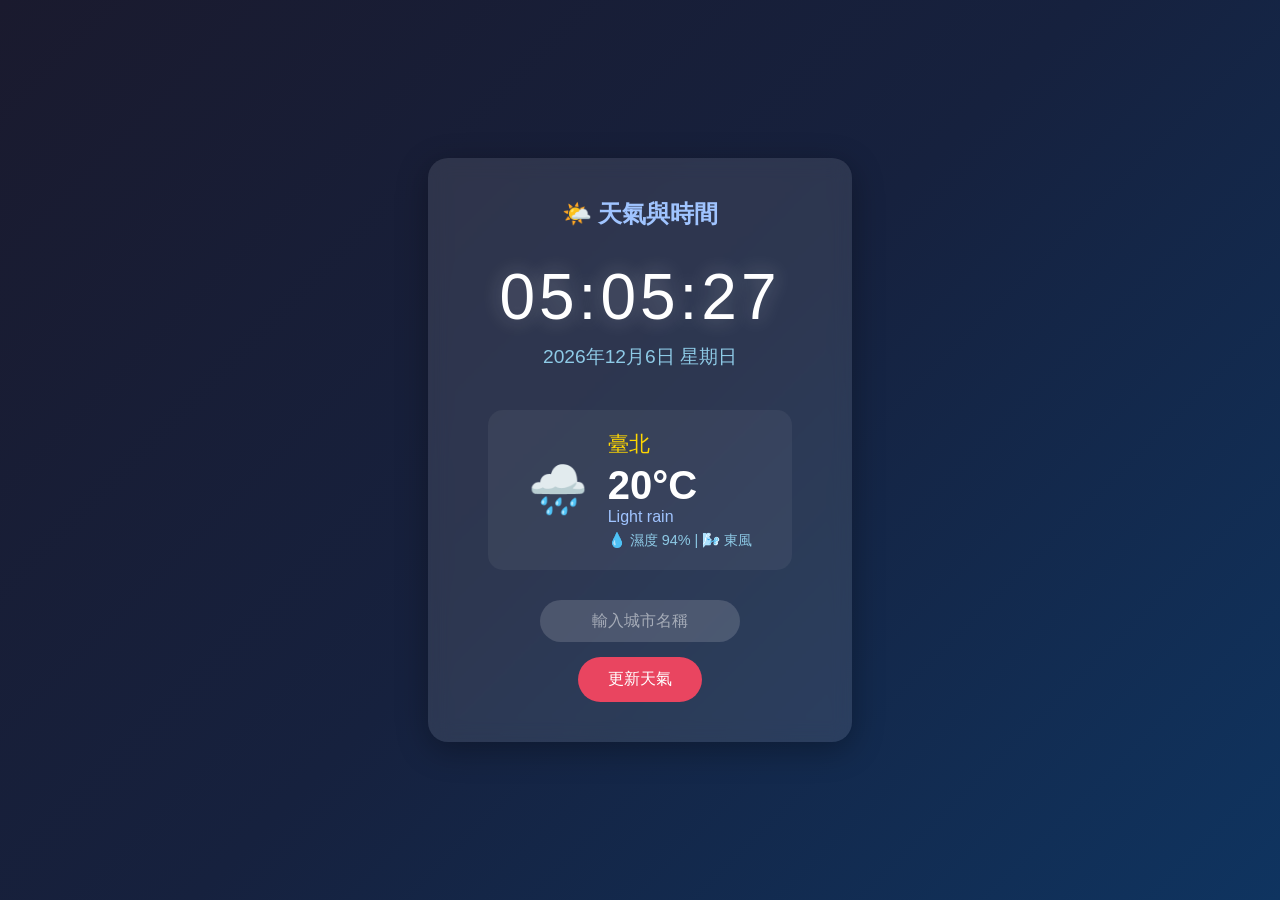
==== index.html @ f72c8522 "Rename to index.html" ====
<!DOCTYPE html>
<html lang="zh-TW">
<head>
    <meta charset="UTF-8">
    <meta name="viewport" content="width=device-width, initial-scale=1.0">
    <title>天氣與時間</title>
    <style>
        * {
            margin: 0;
            padding: 0;
            box-sizing: border-box;
        }
        body {
            font-family: 'Segoe UI', Tahoma, Geneva, Verdana, sans-serif;
            min-height: 100vh;
            display: flex;
            flex-direction: column;
            align-items: center;
            justify-content: center;
            background: linear-gradient(135deg, #1a1a2e 0%, #16213e 50%, #0f3460 100%);
            color: #fff;
            padding: 20px;
        }
        .container {
            text-align: center;
            background: rgba(255, 255, 255, 0.1);
            backdrop-filter: blur(10px);
            border-radius: 20px;
            padding: 40px 60px;
            box-shadow: 0 8px 32px rgba(0, 0, 0, 0.3);
        }
        h1 {
            font-size: 1.5rem;
            margin-bottom: 30px;
            color: #a0c4ff;
        }
        .time {
            font-size: 4rem;
            font-weight: 300;
            letter-spacing: 4px;
            margin-bottom: 10px;
            text-shadow: 0 0 20px rgba(255, 255, 255, 0.3);
        }
        .date {
            font-size: 1.2rem;
            color: #8ecae6;
            margin-bottom: 40px;
        }
        .weather {
            display: flex;
            align-items: center;
            justify-content: center;
            gap: 20px;
            background: rgba(255, 255, 255, 0.05);
            padding: 20px 40px;
            border-radius: 15px;
        }
        .weather-icon {
            font-size: 3rem;
        }
        .weather-info {
            text-align: left;
        }
        .weather-location {
            font-size: 1.3rem;
            color: #ffd700;
            margin-bottom: 5px;
        }
        .weather-temp {
            font-size: 2.5rem;
            font-weight: bold;
        }
        .weather-desc {
            font-size: 1rem;
            color: #a0c4ff;
        }
        .weather-details {
            font-size: 0.9rem;
            color: #8ecae6;
            margin-top: 5px;
        }
        input {
            margin-top: 30px;
            padding: 12px 20px;
            font-size: 1rem;
            border: none;
            border-radius: 25px;
            background: rgba(255, 255, 255, 0.15);
            color: #fff;
            outline: none;
            width: 200px;
            text-align: center;
        }
        input::placeholder {
            color: rgba(255, 255, 255, 0.5);
        }
        button {
            margin-top: 15px;
            padding: 12px 30px;
            font-size: 1rem;
            border: none;
            border-radius: 25px;
            background: #e94560;
            color: #fff;
            cursor:: transform 0 pointer;
            transition.2s, box-shadow 0.2s;
        }
        button:hover {
            transform: translateY(-2px);
            box-shadow: 0 5px 20px rgba(233, 69, 96, 0.4);
        }
    </style>
</head>
<body>
    <div class="container">
        <h1>🌤️ 天氣與時間</h1>
        <div class="time" id="time">--:--:--</div>
        <div class="date" id="date">載入中...</div>
        
        <div class="weather">
            <div class="weather-icon" id="weatherIcon">🌧️</div>
            <div class="weather-info">
                <div class="weather-location" id="location">臺北</div>
                <div class="weather-temp" id="temp">20°C</div>
                <div class="weather-desc" id="desc">Light rain</div>
                <div class="weather-details" id="details">💧 濕度 94% | 🌬️ 東風</div>
            </div>
        </div>

        <input type="text" id="cityInput" placeholder="輸入城市名稱">
        <br>
        <button onclick="updateWeather()">更新天氣</button>
    </div>

    <script>
        // 時間更新
        function updateTime() {
            const now = new Date();
            const hours = String(now.getHours()).padStart(2, '0');
            const minutes = String(now.getMinutes()).padStart(2, '0');
            const seconds = String(now.getSeconds()).padStart(2, '0');
            document.getElementById('time').textContent = `${hours}:${minutes}:${seconds}`;
            
            const options = { year: 'numeric', month: 'long', day: 'numeric', weekday: 'long' };
            document.getElementById('date').textContent = now.toLocaleDateString('zh-TW', options);
        }
        
        setInterval(updateTime, 1000);
        updateTime();

        // 天氣圖示映射
        function getWeatherIcon(code) {
            const iconMap = {
                '113': '☀️', // Sunny
                '116': '⛅', // Partly cloudy
                '119': '☁️', // Cloudy
                '122': '☁️', // Overcast
                '176': '🌧️', // Patchy rain
                '179': '🌨️', // Patchy snow
                '182': '🌨️', // Patchy sleet
                '185': '🌨️', // Patchy freezing fog
                '200': '⛈️', // Thundery outbreaks
                '227': '🌨️', // Blowing snow
                '230': '❄️', // Blizzard
                '248': '🌫️', // Fog
                '260': '🌫️', // Freezing fog
                '263': '🌧️', // Patchy light drizzle
                '266': '🌧️', // Light drizzle
                '281': '🌨️', // Freezing drizzle
                '284': '🌨️', // Heavy freezing drizzle
                '293': '🌧️', // Patchy light rain
                '296': '🌧️', // Light rain
                '299': '🌧️', // Moderate rain
                '302': '🌧️', // Heavy rain
                '305': '🌧️', // Heavy rain
                '308': '⛈️', // Torrential rain
                '311': '🌧️', // Light freezing rain
                '314': '🌧️', // Moderate/freezing rain
                '317': '🌨️', // Light sleet
                '320': '🌨️', // Moderate/heavy sleet
                '323': '🌨️', // Patchy light snow
                '326': '🌨️', // Light snow
                '329': '❄️', // Moderate snow
                '332': '❄️', // Heavy snow
                '335': '❄️', // Patchy heavy snow
                '338': '❄️', // Heavy snow
                '350': '🌨️', // Ice pellets
                '353': '🌧️', // Light rain shower
                '356': '🌧️', // Moderate/heavy rain shower
                '359': '🌧️', // Torrential rain shower
                '362': '🌨️', // Light sleet showers
                '365': '🌨️', // Moderate/heavy sleet showers
                '368': '🌨️', // Light snow showers
                '371': '❄️', // Heavy snow showers
                '377': '🌨️', // Thundery outbreaks
                '389': '⛈️', // Moderate/heavy rain with thunder
                '394': '⛈️'  // Light snow with thunder
            };
            return iconMap[code] || '🌤️';
        }

        // 天氣更新
        async function updateWeather() {
            const city = document.getElementById('cityInput').value || '臺北';
            try {
                const response = await fetch(`https://wttr.in/${encodeURIComponent(city)}?format=j1`);
                const data = await response.json();
                const current = data.current_condition[0];
                
                document.getElementById('location').textContent = data.nearest_area[0].areaName[0].value;
                document.getElementById('temp').textContent = `${current.temp_C}°C`;
                document.getElementById('desc').textContent = current.weatherDesc[0].value;
                document.getElementById('weatherIcon').textContent = getWeatherIcon(current.weatherCode);
                document.getElementById('details').textContent = 
                    `💧 濕度 ${current.humidity}% | 🌬️ ${current.windspeedKM}km/h`;
            } catch (e) {
                alert('無法獲取天氣資料，請檢查城市名稱');
            }
        }

        // Enter 鍵觸發
        document.getElementById('cityInput').addEventListener('keypress', function(e) {
            if (e.key === 'Enter') updateWeather();
        });
    </script>
</body>
</html>
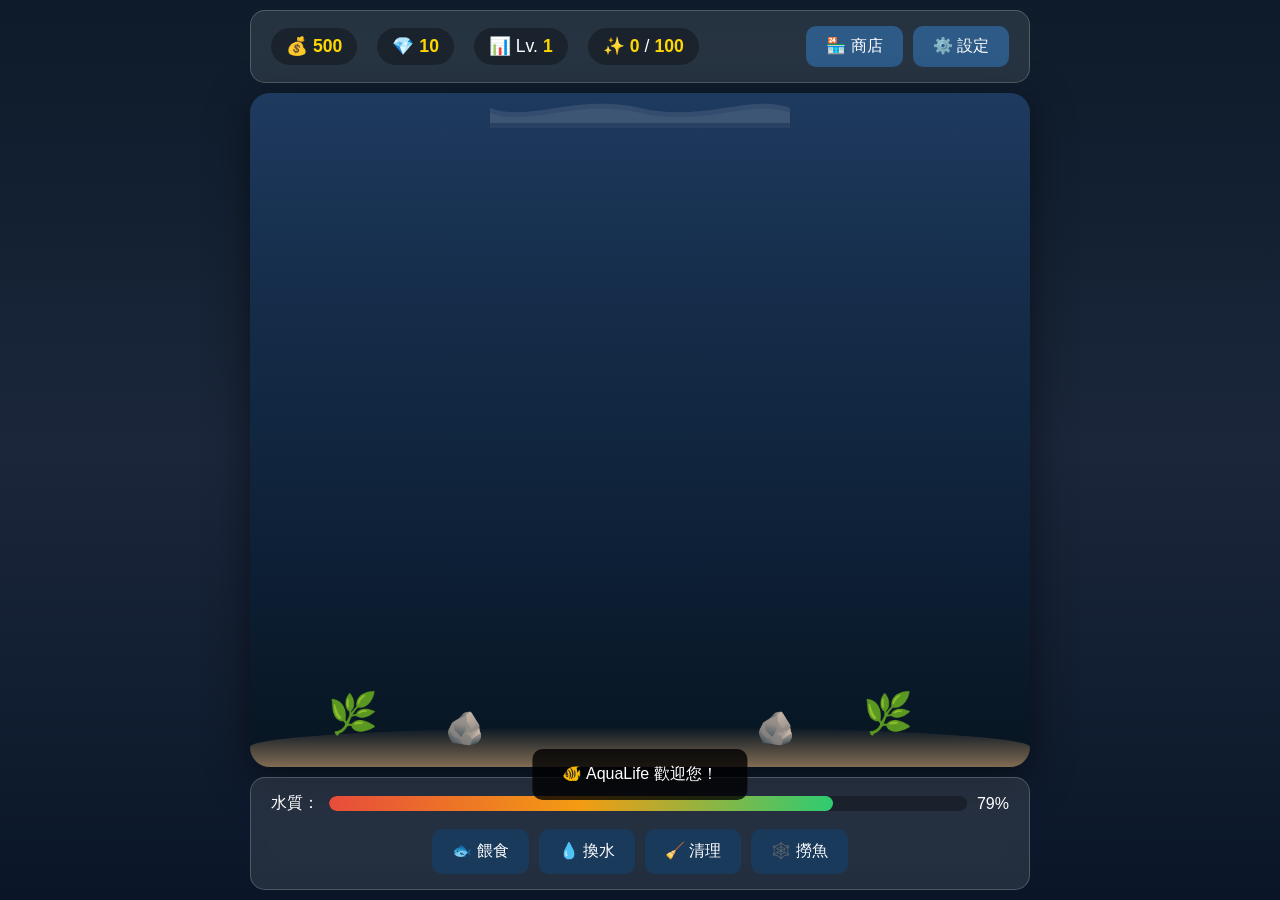
==== commit b06c9392: "Add AquaLife aquarium game - v1.0" ====
--- a/index.html
+++ b/index.html
@@ -3,225 +3,104 @@
 <head>
     <meta charset="UTF-8">
     <meta name="viewport" content="width=device-width, initial-scale=1.0">
-    <title>天氣與時間</title>
-    <style>
-        * {
-            margin: 0;
-            padding: 0;
-            box-sizing: border-box;
-        }
-        body {
-            font-family: 'Segoe UI', Tahoma, Geneva, Verdana, sans-serif;
-            min-height: 100vh;
-            display: flex;
-            flex-direction: column;
-            align-items: center;
-            justify-content: center;
-            background: linear-gradient(135deg, #1a1a2e 0%, #16213e 50%, #0f3460 100%);
-            color: #fff;
-            padding: 20px;
-        }
-        .container {
-            text-align: center;
-            background: rgba(255, 255, 255, 0.1);
-            backdrop-filter: blur(10px);
-            border-radius: 20px;
-            padding: 40px 60px;
-            box-shadow: 0 8px 32px rgba(0, 0, 0, 0.3);
-        }
-        h1 {
-            font-size: 1.5rem;
-            margin-bottom: 30px;
-            color: #a0c4ff;
-        }
-        .time {
-            font-size: 4rem;
-            font-weight: 300;
-            letter-spacing: 4px;
-            margin-bottom: 10px;
-            text-shadow: 0 0 20px rgba(255, 255, 255, 0.3);
-        }
-        .date {
-            font-size: 1.2rem;
-            color: #8ecae6;
-            margin-bottom: 40px;
-        }
-        .weather {
-            display: flex;
-            align-items: center;
-            justify-content: center;
-            gap: 20px;
-            background: rgba(255, 255, 255, 0.05);
-            padding: 20px 40px;
-            border-radius: 15px;
-        }
-        .weather-icon {
-            font-size: 3rem;
-        }
-        .weather-info {
-            text-align: left;
-        }
-        .weather-location {
-            font-size: 1.3rem;
-            color: #ffd700;
-            margin-bottom: 5px;
-        }
-        .weather-temp {
-            font-size: 2.5rem;
-            font-weight: bold;
-        }
-        .weather-desc {
-            font-size: 1rem;
-            color: #a0c4ff;
-        }
-        .weather-details {
-            font-size: 0.9rem;
-            color: #8ecae6;
-            margin-top: 5px;
-        }
-        input {
-            margin-top: 30px;
-            padding: 12px 20px;
-            font-size: 1rem;
-            border: none;
-            border-radius: 25px;
-            background: rgba(255, 255, 255, 0.15);
-            color: #fff;
-            outline: none;
-            width: 200px;
-            text-align: center;
-        }
-        input::placeholder {
-            color: rgba(255, 255, 255, 0.5);
-        }
-        button {
-            margin-top: 15px;
-            padding: 12px 30px;
-            font-size: 1rem;
-            border: none;
-            border-radius: 25px;
-            background: #e94560;
-            color: #fff;
-            cursor:: transform 0 pointer;
-            transition.2s, box-shadow 0.2s;
-        }
-        button:hover {
-            transform: translateY(-2px);
-            box-shadow: 0 5px 20px rgba(233, 69, 96, 0.4);
-        }
-    </style>
+    <title>AquaLife - 水族缸養魚遊戲</title>
+    <link rel="stylesheet" href="css/style.css">
 </head>
 <body>
-    <div class="container">
-        <h1>🌤️ 天氣與時間</h1>
-        <div class="time" id="time">--:--:--</div>
-        <div class="date" id="date">載入中...</div>
-        
-        <div class="weather">
-            <div class="weather-icon" id="weatherIcon">🌧️</div>
-            <div class="weather-info">
-                <div class="weather-location" id="location">臺北</div>
-                <div class="weather-temp" id="temp">20°C</div>
-                <div class="weather-desc" id="desc">Light rain</div>
-                <div class="weather-details" id="details">💧 濕度 94% | 🌬️ 東風</div>
+    <div class="game-container">
+        <!-- 頂部狀態欄 -->
+        <header class="status-bar">
+            <div class="resources">
+                <span class="resource" title="金幣">💰 <span id="coins">500</span></span>
+                <span class="resource" title="珍珠">💎 <span id="pearls">10</span></span>
+                <span class="resource" title="等級">📊 Lv.<span id="level">1</span></span>
+                <span class="resource" title="經驗值">✨ <span id="exp">0</span>/<span id="exp-needed">100</span></span>
+            </div>
+            <div class="header-buttons">
+                <button class="btn" id="shop-btn">🏪 商店</button>
+                <button class="btn" id="settings-btn">⚙️ 設定</button>
+            </div>
+        </header>
+
+        <!-- 水族箱區域 -->
+        <main class="aquarium" id="aquarium">
+            <div class="water">
+                <!-- 水波效果 -->
+                <div class="waves"></div>
+                <div class="waves waves-2"></div>
+                
+                <!-- 魚群會在這裡動態生成 -->
+                <div class="fish-container" id="fish-container"></div>
+                
+                <!-- 裝飾品 -->
+                <div class="decorations" id="decorations">
+                    <div class="decoration sand"></div>
+                    <div class="decoration seaweed seaweed-1">🌿</div>
+                    <div class="decoration seaweed seaweed-2">🌿</div>
+                    <div class="decoration rock rock-1">🪨</div>
+                    <div class="decoration rock rock-2">🪨</div>
+                </div>
+            </div>
+        </main>
+
+        <!-- 底部控制欄 -->
+        <footer class="control-bar">
+            <div class="water-quality">
+                <span>水質：</span>
+                <div class="quality-bar">
+                    <div class="quality-fill" id="water-quality" style="width: 80%"></div>
+                </div>
+                <span id="water-quality-text">80%</span>
+            </div>
+            <div class="actions">
+                <button class="action-btn" id="feed-btn" title="餵食">🐟 餵食</button>
+                <button class="action-btn" id="clean-btn" title="換水">💧 換水</button>
+                <button class="action-btn" id="clear-btn" title="清理">🧹 清理</button>
+                <button class="action-btn" id="sell-btn" title="撈魚">🕸️ 撈魚</button>
+            </div>
+        </footer>
+    </div>
+
+    <!-- 商店Modal -->
+    <div class="modal" id="shop-modal">
+        <div class="modal-content">
+            <div class="modal-header">
+                <h2>🏪 商店</h2>
+                <button class="close-btn" id="close-shop">&times;</button>
+            </div>
+            <div class="shop-tabs">
+                <button class="tab-btn active" data-tab="fish">🐟 魚類</button>
+                <button class="tab-btn" data-tab="food">🍞 飼料</button>
+                <button class="tab-btn" data-tab="decor">🎨 裝飾</button>
+            </div>
+            <div class="shop-items" id="shop-items">
+                <!-- 商品會在這裡動態生成 -->
             </div>
         </div>
-
-        <input type="text" id="cityInput" placeholder="輸入城市名稱">
-        <br>
-        <button onclick="updateWeather()">更新天氣</button>
     </div>
 
-    <script>
-        // 時間更新
-        function updateTime() {
-            const now = new Date();
-            const hours = String(now.getHours()).padStart(2, '0');
-            const minutes = String(now.getMinutes()).padStart(2, '0');
-            const seconds = String(now.getSeconds()).padStart(2, '0');
-            document.getElementById('time').textContent = `${hours}:${minutes}:${seconds}`;
-            
-            const options = { year: 'numeric', month: 'long', day: 'numeric', weekday: 'long' };
-            document.getElementById('date').textContent = now.toLocaleDateString('zh-TW', options);
-        }
-        
-        setInterval(updateTime, 1000);
-        updateTime();
+    <!-- 設定Modal -->
+    <div class="modal" id="settings-modal">
+        <div class="modal-content">
+            <div class="modal-header">
+                <h2>⚙️ 設定</h2>
+                <button class="close-btn" id="close-settings">&times;</button>
+            </div>
+            <div class="settings-content">
+                <button class="btn" id="save-game">💾 儲存遊戲</button>
+                <button class="btn" id="load-game">📂 讀取存檔</button>
+                <button class="btn btn-danger" id="reset-game">🗑️ 重置遊戲</button>
+            </div>
+        </div>
+    </div>
 
-        // 天氣圖示映射
-        function getWeatherIcon(code) {
-            const iconMap = {
-                '113': '☀️', // Sunny
-                '116': '⛅', // Partly cloudy
-                '119': '☁️', // Cloudy
-                '122': '☁️', // Overcast
-                '176': '🌧️', // Patchy rain
-                '179': '🌨️', // Patchy snow
-                '182': '🌨️', // Patchy sleet
-                '185': '🌨️', // Patchy freezing fog
-                '200': '⛈️', // Thundery outbreaks
-                '227': '🌨️', // Blowing snow
-                '230': '❄️', // Blizzard
-                '248': '🌫️', // Fog
-                '260': '🌫️', // Freezing fog
-                '263': '🌧️', // Patchy light drizzle
-                '266': '🌧️', // Light drizzle
-                '281': '🌨️', // Freezing drizzle
-                '284': '🌨️', // Heavy freezing drizzle
-                '293': '🌧️', // Patchy light rain
-                '296': '🌧️', // Light rain
-                '299': '🌧️', // Moderate rain
-                '302': '🌧️', // Heavy rain
-                '305': '🌧️', // Heavy rain
-                '308': '⛈️', // Torrential rain
-                '311': '🌧️', // Light freezing rain
-                '314': '🌧️', // Moderate/freezing rain
-                '317': '🌨️', // Light sleet
-                '320': '🌨️', // Moderate/heavy sleet
-                '323': '🌨️', // Patchy light snow
-                '326': '🌨️', // Light snow
-                '329': '❄️', // Moderate snow
-                '332': '❄️', // Heavy snow
-                '335': '❄️', // Patchy heavy snow
-                '338': '❄️', // Heavy snow
-                '350': '🌨️', // Ice pellets
-                '353': '🌧️', // Light rain shower
-                '356': '🌧️', // Moderate/heavy rain shower
-                '359': '🌧️', // Torrential rain shower
-                '362': '🌨️', // Light sleet showers
-                '365': '🌨️', // Moderate/heavy sleet showers
-                '368': '🌨️', // Light snow showers
-                '371': '❄️', // Heavy snow showers
-                '377': '🌨️', // Thundery outbreaks
-                '389': '⛈️', // Moderate/heavy rain with thunder
-                '394': '⛈️'  // Light snow with thunder
-            };
-            return iconMap[code] || '🌤️';
-        }
+    <!-- 訊息提示 -->
+    <div class="toast" id="toast"></div>
 
-        // 天氣更新
-        async function updateWeather() {
-            const city = document.getElementById('cityInput').value || '臺北';
-            try {
-                const response = await fetch(`https://wttr.in/${encodeURIComponent(city)}?format=j1`);
-                const data = await response.json();
-                const current = data.current_condition[0];
-                
-                document.getElementById('location').textContent = data.nearest_area[0].areaName[0].value;
-                document.getElementById('temp').textContent = `${current.temp_C}°C`;
-                document.getElementById('desc').textContent = current.weatherDesc[0].value;
-                document.getElementById('weatherIcon').textContent = getWeatherIcon(current.weatherCode);
-                document.getElementById('details').textContent = 
-                    `💧 濕度 ${current.humidity}% | 🌬️ ${current.windspeedKM}km/h`;
-            } catch (e) {
-                alert('無法獲取天氣資料，請檢查城市名稱');
-            }
-        }
-
-        // Enter 鍵觸發
-        document.getElementById('cityInput').addEventListener('keypress', function(e) {
-            if (e.key === 'Enter') updateWeather();
-        });
-    </script>
+    <script src="js/fish.js"></script>
+    <script src="js/storage.js"></script>
+    <script src="js/shop.js"></script>
+    <script src="js/ui.js"></script>
+    <script src="js/game.js"></script>
 </body>
 </html>
--- a/css/style.css
+++ b/css/style.css
@@ -0,0 +1,477 @@
+/* AquaLife - 寫實風水族缸樣式 */
+
+:root {
+    --deep-blue: #0a1628;
+    --ocean-blue: #1a3a5c;
+    --light-blue: #2d5a87;
+    --sand: #d4a574;
+    --coral: #ff6b6b;
+    --gold: #ffd700;
+    --glass-bg: rgba(255, 255, 255, 0.1);
+    --glass-border: rgba(255, 255, 255, 0.2);
+}
+
+* {
+    margin: 0;
+    padding: 0;
+    box-sizing: border-box;
+}
+
+body {
+    font-family: 'Segoe UI', 'Microsoft JhengHei', sans-serif;
+    background: linear-gradient(180deg, #0d1b2a 0%, #1b263b 50%, #0a1628 100%);
+    min-height: 100vh;
+    color: #fff;
+    overflow: hidden;
+}
+
+.game-container {
+    max-width: 800px;
+    margin: 0 auto;
+    height: 100vh;
+    display: flex;
+    flex-direction: column;
+    padding: 10px;
+}
+
+/* 頂部狀態欄 */
+.status-bar {
+    display: flex;
+    justify-content: space-between;
+    align-items: center;
+    padding: 15px 20px;
+    background: var(--glass-bg);
+    backdrop-filter: blur(10px);
+    border: 1px solid var(--glass-border);
+    border-radius: 15px;
+    margin-bottom: 10px;
+}
+
+.resources {
+    display: flex;
+    gap: 20px;
+    flex-wrap: wrap;
+}
+
+.resource {
+    font-size: 1.1rem;
+    padding: 8px 15px;
+    background: rgba(0, 0, 0, 0.3);
+    border-radius: 20px;
+    display: flex;
+    align-items: center;
+    gap: 5px;
+}
+
+.resource span {
+    font-weight: bold;
+    color: var(--gold);
+}
+
+.header-buttons {
+    display: flex;
+    gap: 10px;
+}
+
+.btn {
+    padding: 10px 20px;
+    border: none;
+    border-radius: 10px;
+    background: var(--light-blue);
+    color: #fff;
+    cursor: pointer;
+    font-size: 1rem;
+    transition: all 0.3s;
+}
+
+.btn:hover {
+    background: var(--ocean-blue);
+    transform: translateY(-2px);
+    box-shadow: 0 5px 15px rgba(0, 0, 0, 0.3);
+}
+
+.btn-danger {
+    background: #c0392b;
+}
+
+.btn-danger:hover {
+    background: #a93226;
+}
+
+/* 水族箱 */
+.aquarium {
+    flex: 1;
+    border-radius: 20px;
+    overflow: hidden;
+    position: relative;
+    box-shadow: 0 10px 40px rgba(0, 0, 0, 0.5), 
+                inset 0 0 100px rgba(45, 90, 135, 0.3);
+}
+
+.water {
+    width: 100%;
+    height: 100%;
+    background: linear-gradient(180deg, 
+        #1e3a5f 0%, 
+        #152d4a 30%, 
+        #0d1f35 70%, 
+        #071520 100%);
+    position: relative;
+    overflow: hidden;
+}
+
+/* 水波動畫 */
+.waves {
+    position: absolute;
+    top: 0;
+    left: 0;
+    width: 200%;
+    height: 30px;
+    background: url('data:image/svg+xml,<svg xmlns="http://www.w3.org/2000/svg" viewBox="0 0 1200 120"><path fill="rgba(255,255,255,0.1)" d="M0,60 C150,120 350,0 600,60 C850,120 1050,0 1200,60 L1200,120 L0,120 Z"/></svg>');
+    background-size: 50% 100%;
+    animation: waves 8s linear infinite;
+}
+
+.waves-2 {
+    top: 5px;
+    opacity: 0.5;
+    animation: waves 12s linear infinite reverse;
+}
+
+@keyframes waves {
+    0% { transform: translateX(0); }
+    100% { transform: translateX(-50%); }
+}
+
+/* 魚群容器 */
+.fish-container {
+    position: absolute;
+    width: 100%;
+    height: 100%;
+    top: 0;
+    left: 0;
+}
+
+/* 魚 */
+.fish {
+    position: absolute;
+    font-size: 2rem;
+    transition: transform 0.5s ease;
+    animation: swim 10s ease-in-out infinite;
+    cursor: pointer;
+    filter: drop-shadow(2px 4px 6px rgba(0, 0, 0, 0.4));
+}
+
+.fish:hover {
+    transform: scale(1.2);
+}
+
+.fish.eating {
+    animation: eat 0.5s ease-in-out;
+}
+
+.fish.dying {
+    animation: die 2s ease-out forwards;
+    opacity: 0.5;
+    filter: grayscale(1);
+}
+
+@keyframes swim {
+    0%, 100% { transform: translateX(0) scaleX(1); }
+    25% { transform: translateX(20px) translateY(-10px) scaleX(1); }
+    50% { transform: translateX(40px) translateY(5px) scaleX(1); }
+    75% { transform: translateX(20px) translateY(-5px) scaleX(1); }
+}
+
+.fish.swim-left {
+    animation-direction: reverse;
+    transform: scaleX(-1);
+}
+
+@keyframes eat {
+    0%, 100% { transform: scale(1); }
+    50% { transform: scale(1.3); }
+}
+
+@keyframes die {
+    0% { opacity: 1; transform: translateY(0) rotate(0deg); }
+    100% { opacity: 0; transform: translateY(50px) rotate(90deg); }
+}
+
+/* 裝飾品 */
+.decorations {
+    position: absolute;
+    bottom: 0;
+    width: 100%;
+    height: 100%;
+    pointer-events: none;
+}
+
+.decoration {
+    position: absolute;
+    pointer-events: none;
+}
+
+.sand {
+    bottom: 0;
+    width: 100%;
+    height: 40px;
+    background: linear-gradient(180deg, transparent, rgba(212, 165, 116, 0.6));
+    border-radius: 50% 50% 0 0 / 20px 20px 0 0;
+}
+
+.seaweed {
+    font-size: 2.5rem;
+    bottom: 30px;
+    animation: sway 3s ease-in-out infinite;
+}
+
+.seaweed-1 { left: 10%; animation-delay: 0s; }
+.seaweed-2 { right: 15%; animation-delay: 1s; }
+
+@keyframes sway {
+    0%, 100% { transform: rotate(-5deg); }
+    50% { transform: rotate(5deg); }
+}
+
+.rock {
+    font-size: 2rem;
+    bottom: 20px;
+}
+
+.rock-1 { left: 25%; }
+.rock-2 { right: 30%; }
+
+/* 底部控制欄 */
+.control-bar {
+    padding: 15px 20px;
+    background: var(--glass-bg);
+    backdrop-filter: blur(10px);
+    border: 1px solid var(--glass-border);
+    border-radius: 15px;
+    margin-top: 10px;
+}
+
+.water-quality {
+    display: flex;
+    align-items: center;
+    gap: 10px;
+    margin-bottom: 15px;
+}
+
+.quality-bar {
+    flex: 1;
+    height: 15px;
+    background: rgba(0, 0, 0, 0.3);
+    border-radius: 10px;
+    overflow: hidden;
+}
+
+.quality-fill {
+    height: 100%;
+    background: linear-gradient(90deg, #e74c3c, #f39c12, #2ecc71);
+    border-radius: 10px;
+    transition: width 0.5s ease;
+}
+
+.actions {
+    display: flex;
+    gap: 10px;
+    justify-content: center;
+    flex-wrap: wrap;
+}
+
+.action-btn {
+    padding: 12px 20px;
+    border: none;
+    border-radius: 10px;
+    background: var(--ocean-blue);
+    color: #fff;
+    cursor: pointer;
+    font-size: 1rem;
+    transition: all 0.3s;
+}
+
+.action-btn:hover {
+    background: var(--light-blue);
+    transform: translateY(-2px);
+}
+
+.action-btn:active {
+    transform: translateY(0);
+}
+
+/* Modal */
+.modal {
+    display: none;
+    position: fixed;
+    top: 0;
+    left: 0;
+    width: 100%;
+    height: 100%;
+    background: rgba(0, 0, 0, 0.7);
+    z-index: 1000;
+    align-items: center;
+    justify-content: center;
+}
+
+.modal.show {
+    display: flex;
+}
+
+.modal-content {
+    background: linear-gradient(180deg, #1b263b 0%, #0d1b2a 100%);
+    border-radius: 20px;
+    padding: 20px;
+    width: 90%;
+    max-width: 600px;
+    max-height: 80vh;
+    overflow-y: auto;
+    border: 1px solid var(--glass-border);
+}
+
+.modal-header {
+    display: flex;
+    justify-content: space-between;
+    align-items: center;
+    margin-bottom: 20px;
+    padding-bottom: 10px;
+    border-bottom: 1px solid var(--glass-border);
+}
+
+.close-btn {
+    background: none;
+    border: none;
+    color: #fff;
+    font-size: 2rem;
+    cursor: pointer;
+    line-height: 1;
+}
+
+.close-btn:hover {
+    color: var(--coral);
+}
+
+/* 商店 */
+.shop-tabs {
+    display: flex;
+    gap: 10px;
+    margin-bottom: 20px;
+}
+
+.tab-btn {
+    flex: 1;
+    padding: 10px;
+    border: none;
+    border-radius: 10px;
+    background: var(--ocean-blue);
+    color: #fff;
+    cursor: pointer;
+    transition: all 0.3s;
+}
+
+.tab-btn.active {
+    background: var(--light-blue);
+    box-shadow: 0 0 10px rgba(45, 90, 135, 0.5);
+}
+
+.shop-items {
+    display: grid;
+    grid-template-columns: repeat(auto-fill, minmax(150px, 1fr));
+    gap: 15px;
+}
+
+.shop-item {
+    background: rgba(0, 0, 0, 0.3);
+    border-radius: 15px;
+    padding: 15px;
+    text-align: center;
+    transition: all 0.3s;
+}
+
+.shop-item:hover {
+    transform: translateY(-5px);
+    box-shadow: 0 5px 20px rgba(0, 0, 0, 0.3);
+}
+
+.shop-item .icon {
+    font-size: 2.5rem;
+    margin-bottom: 10px;
+}
+
+.shop-item .name {
+    font-weight: bold;
+    margin-bottom: 5px;
+}
+
+.shop-item .price {
+    color: var(--gold);
+    margin-bottom: 10px;
+}
+
+.shop-item .buy-btn {
+    width: 100%;
+    padding: 8px;
+    border: none;
+    border-radius: 8px;
+    background: var(--light-blue);
+    color: #fff;
+    cursor: pointer;
+    transition: all 0.3s;
+}
+
+.shop-item .buy-btn:hover {
+    background: var(--ocean-blue);
+}
+
+.shop-item .buy-btn:disabled {
+    background: #555;
+    cursor: not-allowed;
+}
+
+/* 設定 */
+.settings-content {
+    display: flex;
+    flex-direction: column;
+    gap: 15px;
+}
+
+/* 訊息提示 */
+.toast {
+    position: fixed;
+    bottom: 100px;
+    left: 50%;
+    transform: translateX(-50%);
+    background: rgba(0, 0, 0, 0.8);
+    color: #fff;
+    padding: 15px 30px;
+    border-radius: 10px;
+    opacity: 0;
+    transition: opacity 0.3s;
+    z-index: 2000;
+}
+
+.toast.show {
+    opacity: 1;
+}
+
+/* 響應式 */
+@media (max-width: 600px) {
+    .status-bar {
+        flex-direction: column;
+        gap: 10px;
+    }
+    
+    .resources {
+        justify-content: center;
+    }
+    
+    .action-btn {
+        padding: 10px 15px;
+        font-size: 0.9rem;
+    }
+    
+    .fish {
+        font-size: 1.5rem;
+    }
+}
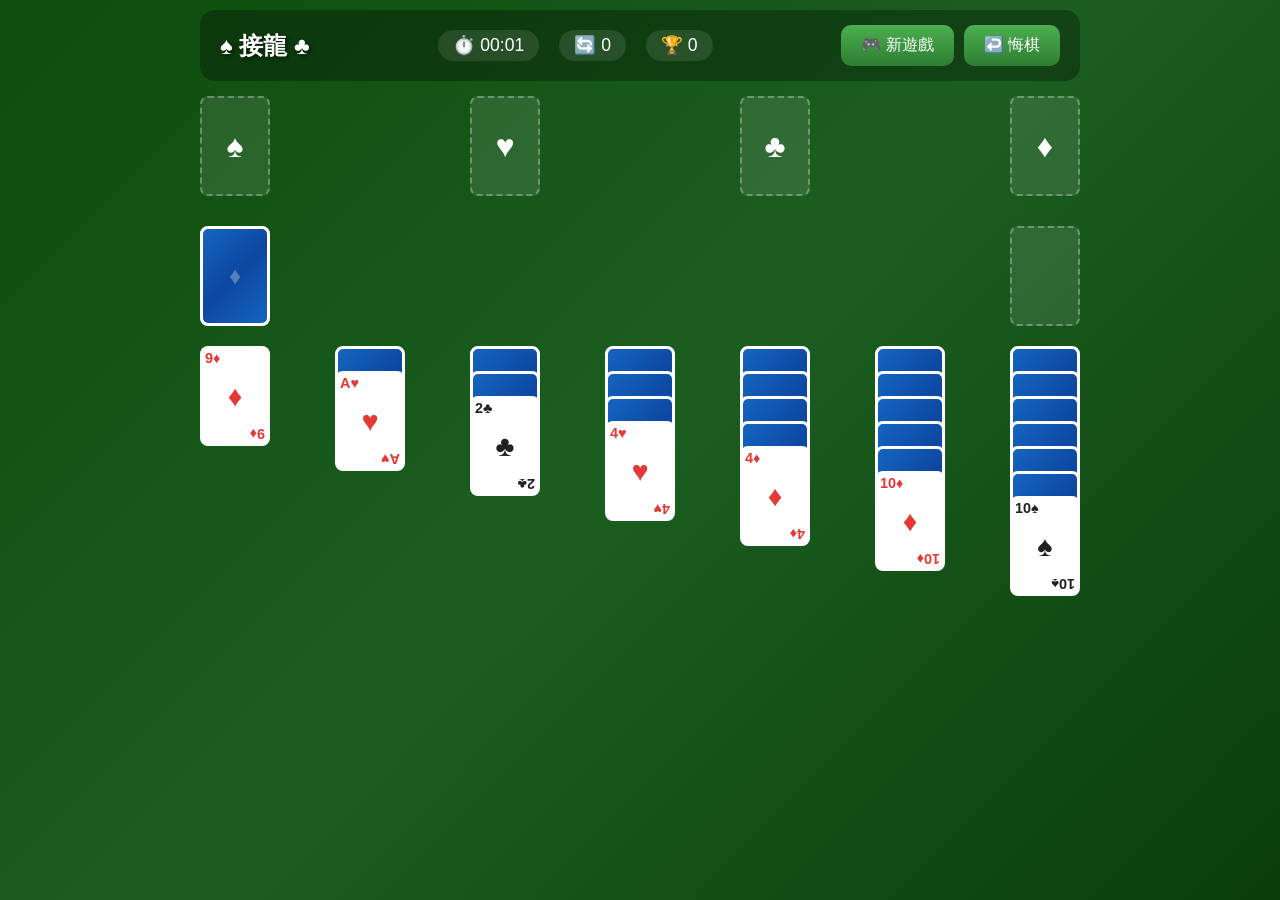
==== commit 88310431: "Add Solitaire card game" ====
--- a/index.html
+++ b/index.html
@@ -3,104 +3,65 @@
 <head>
     <meta charset="UTF-8">
     <meta name="viewport" content="width=device-width, initial-scale=1.0">
-    <title>AquaLife - 水族缸養魚遊戲</title>
+    <title>接龍 Solitaire</title>
     <link rel="stylesheet" href="css/style.css">
 </head>
 <body>
     <div class="game-container">
-        <!-- 頂部狀態欄 -->
-        <header class="status-bar">
-            <div class="resources">
-                <span class="resource" title="金幣">💰 <span id="coins">500</span></span>
-                <span class="resource" title="珍珠">💎 <span id="pearls">10</span></span>
-                <span class="resource" title="等級">📊 Lv.<span id="level">1</span></span>
-                <span class="resource" title="經驗值">✨ <span id="exp">0</span>/<span id="exp-needed">100</span></span>
+        <header class="game-header">
+            <h1>♠️ 接龍 ♣️</h1>
+            <div class="stats">
+                <span class="stat">⏱️ <span id="timer">00:00</span></span>
+                <span class="stat">🔄 <span id="moves">0</span></span>
+                <span class="stat">🏆 <span id="score">0</span></span>
             </div>
-            <div class="header-buttons">
-                <button class="btn" id="shop-btn">🏪 商店</button>
-                <button class="btn" id="settings-btn">⚙️ 設定</button>
+            <div class="buttons">
+                <button class="btn" onclick="newGame()">🎮 新遊戲</button>
+                <button class="btn" onclick="undo()">↩️ 悔棋</button>
             </div>
         </header>
 
-        <!-- 水族箱區域 -->
-        <main class="aquarium" id="aquarium">
-            <div class="water">
-                <!-- 水波效果 -->
-                <div class="waves"></div>
-                <div class="waves waves-2"></div>
-                
-                <!-- 魚群會在這裡動態生成 -->
-                <div class="fish-container" id="fish-container"></div>
-                
-                <!-- 裝飾品 -->
-                <div class="decorations" id="decorations">
-                    <div class="decoration sand"></div>
-                    <div class="decoration seaweed seaweed-1">🌿</div>
-                    <div class="decoration seaweed seaweed-2">🌿</div>
-                    <div class="decoration rock rock-1">🪨</div>
-                    <div class="decoration rock rock-2">🪨</div>
+        <div class="game-area">
+            <!-- 收牌區 -->
+            <div class="foundations">
+                <div class="foundation" id="foundation-0" data-suit="♠">♠</div>
+                <div class="foundation" id="foundation-1" data-suit="♥">♥</div>
+                <div class="foundation" id="foundation-2" data-suit="♣">♣</div>
+                <div class="foundation" id="foundation-3" data-suit="♦">♦</div>
+            </div>
+
+            <!-- 牌堆與回收區 -->
+            <div class="stock-area">
+                <div class="stock" id="stock" onclick="drawCards()">
+                    <div class="card back"></div>
                 </div>
+                <div class="waste" id="waste"></div>
             </div>
-        </main>
 
-        <!-- 底部控制欄 -->
-        <footer class="control-bar">
-            <div class="water-quality">
-                <span>水質：</span>
-                <div class="quality-bar">
-                    <div class="quality-fill" id="water-quality" style="width: 80%"></div>
-                </div>
-                <span id="water-quality-text">80%</span>
+            <!-- 遊戲牌疊 -->
+            <div class="tableau" id="tableau">
+                <div class="pile" id="pile-0"></div>
+                <div class="pile" id="pile-1"></div>
+                <div class="pile" id="pile-2"></div>
+                <div class="pile" id="pile-3"></div>
+                <div class="pile" id="pile-4"></div>
+                <div class="pile" id="pile-5"></div>
+                <div class="pile" id="pile-6"></div>
             </div>
-            <div class="actions">
-                <button class="action-btn" id="feed-btn" title="餵食">🐟 餵食</button>
-                <button class="action-btn" id="clean-btn" title="換水">💧 換水</button>
-                <button class="action-btn" id="clear-btn" title="清理">🧹 清理</button>
-                <button class="action-btn" id="sell-btn" title="撈魚">🕸️ 撈魚</button>
-            </div>
-        </footer>
-    </div>
+        </div>
 
-    <!-- 商店Modal -->
-    <div class="modal" id="shop-modal">
-        <div class="modal-content">
-            <div class="modal-header">
-                <h2>🏪 商店</h2>
-                <button class="close-btn" id="close-shop">&times;</button>
-            </div>
-            <div class="shop-tabs">
-                <button class="tab-btn active" data-tab="fish">🐟 魚類</button>
-                <button class="tab-btn" data-tab="food">🍞 飼料</button>
-                <button class="tab-btn" data-tab="decor">🎨 裝飾</button>
-            </div>
-            <div class="shop-items" id="shop-items">
-                <!-- 商品會在這裡動態生成 -->
+        <!-- 勝利訊息 -->
+        <div class="modal" id="win-modal">
+            <div class="modal-content">
+                <h2>🎉 恭喜過關！</h2>
+                <p>用時：<span id="final-time"></span></p>
+                <p>移動：<span id="final-moves"></span></p>
+                <p>得分：<span id="final-score"></span></p>
+                <button class="btn" onclick="newGame()">再玩一次</button>
             </div>
         </div>
     </div>
 
-    <!-- 設定Modal -->
-    <div class="modal" id="settings-modal">
-        <div class="modal-content">
-            <div class="modal-header">
-                <h2>⚙️ 設定</h2>
-                <button class="close-btn" id="close-settings">&times;</button>
-            </div>
-            <div class="settings-content">
-                <button class="btn" id="save-game">💾 儲存遊戲</button>
-                <button class="btn" id="load-game">📂 讀取存檔</button>
-                <button class="btn btn-danger" id="reset-game">🗑️ 重置遊戲</button>
-            </div>
-        </div>
-    </div>
-
-    <!-- 訊息提示 -->
-    <div class="toast" id="toast"></div>
-
-    <script src="js/fish.js"></script>
-    <script src="js/storage.js"></script>
-    <script src="js/shop.js"></script>
-    <script src="js/ui.js"></script>
     <script src="js/game.js"></script>
 </body>
 </html>
--- a/css/style.css
+++ b/css/style.css
@@ -1,14 +1,10 @@
-/* AquaLife - 寫實風水族缸樣式 */
+/* Solitaire - 接龍遊戲樣式 */
 
 :root {
-    --deep-blue: #0a1628;
-    --ocean-blue: #1a3a5c;
-    --light-blue: #2d5a87;
-    --sand: #d4a574;
-    --coral: #ff6b6b;
-    --gold: #ffd700;
-    --glass-bg: rgba(255, 255, 255, 0.1);
-    --glass-border: rgba(255, 255, 255, 0.2);
+    --green-felt: #1b5e20;
+    --card-width: 70px;
+    --card-height: 100px;
+    --card-radius: 8px;
 }
 
 * {
@@ -19,56 +15,49 @@
 
 body {
     font-family: 'Segoe UI', 'Microsoft JhengHei', sans-serif;
-    background: linear-gradient(180deg, #0d1b2a 0%, #1b263b 50%, #0a1628 100%);
+    background: linear-gradient(135deg, #0d4d0d 0%, #1b5e20 50%, #0a3d0a 100%);
     min-height: 100vh;
     color: #fff;
-    overflow: hidden;
+    overflow-x: hidden;
 }
 
 .game-container {
-    max-width: 800px;
+    max-width: 900px;
     margin: 0 auto;
-    height: 100vh;
-    display: flex;
-    flex-direction: column;
     padding: 10px;
 }
 
-/* 頂部狀態欄 */
-.status-bar {
+/* 標題區 */
+.game-header {
     display: flex;
     justify-content: space-between;
     align-items: center;
     padding: 15px 20px;
-    background: var(--glass-bg);
-    backdrop-filter: blur(10px);
-    border: 1px solid var(--glass-border);
+    background: rgba(0, 0, 0, 0.3);
     border-radius: 15px;
-    margin-bottom: 10px;
-}
-
-.resources {
+    margin-bottom: 15px;
+    flex-wrap: wrap;
+    gap: 10px;
+}
+
+.game-header h1 {
+    font-size: 1.5rem;
+    text-shadow: 2px 2px 4px rgba(0, 0, 0, 0.5);
+}
+
+.stats {
     display: flex;
     gap: 20px;
-    flex-wrap: wrap;
-}
-
-.resource {
+}
+
+.stat {
     font-size: 1.1rem;
-    padding: 8px 15px;
-    background: rgba(0, 0, 0, 0.3);
+    padding: 5px 15px;
+    background: rgba(255, 255, 255, 0.1);
     border-radius: 20px;
-    display: flex;
-    align-items: center;
-    gap: 5px;
-}
-
-.resource span {
-    font-weight: bold;
-    color: var(--gold);
-}
-
-.header-buttons {
+}
+
+.buttons {
     display: flex;
     gap: 10px;
 }
@@ -77,7 +66,7 @@
     padding: 10px 20px;
     border: none;
     border-radius: 10px;
-    background: var(--light-blue);
+    background: linear-gradient(180deg, #4caf50 0%, #2e7d32 100%);
     color: #fff;
     cursor: pointer;
     font-size: 1rem;
@@ -85,223 +74,130 @@
 }
 
 .btn:hover {
-    background: var(--ocean-blue);
     transform: translateY(-2px);
     box-shadow: 0 5px 15px rgba(0, 0, 0, 0.3);
 }
 
-.btn-danger {
-    background: #c0392b;
-}
-
-.btn-danger:hover {
-    background: #a93226;
-}
-
-/* 水族箱 */
-.aquarium {
-    flex: 1;
-    border-radius: 20px;
-    overflow: hidden;
+/* 遊戲區域 */
+.game-area {
+    display: flex;
+    flex-direction: column;
+    gap: 20px;
+}
+
+/* 收牌區與牌堆 */
+.stock-area, .foundations {
+    display: flex;
+    gap: 10px;
+    justify-content: space-between;
+}
+
+.foundations {
+    margin-bottom: 10px;
+}
+
+.foundation, .stock, .waste {
+    width: var(--card-width);
+    height: var(--card-height);
+    background: rgba(255, 255, 255, 0.1);
+    border-radius: var(--card-radius);
+    display: flex;
+    align-items: center;
+    justify-content: center;
+    font-size: 2rem;
+    border: 2px dashed rgba(255, 255, 255, 0.3);
+}
+
+/* 牌疊區 */
+.tableau {
+    display: flex;
+    justify-content: space-between;
+    gap: 5px;
+    min-height: 400px;
+}
+
+.pile {
+    width: var(--card-width);
+    min-height: var(--card-height);
     position: relative;
-    box-shadow: 0 10px 40px rgba(0, 0, 0, 0.5), 
-                inset 0 0 100px rgba(45, 90, 135, 0.3);
-}
-
-.water {
-    width: 100%;
-    height: 100%;
-    background: linear-gradient(180deg, 
-        #1e3a5f 0%, 
-        #152d4a 30%, 
-        #0d1f35 70%, 
-        #071520 100%);
-    position: relative;
-    overflow: hidden;
-}
-
-/* 水波動畫 */
-.waves {
-    position: absolute;
-    top: 0;
-    left: 0;
-    width: 200%;
-    height: 30px;
-    background: url('data:image/svg+xml,<svg xmlns="http://www.w3.org/2000/svg" viewBox="0 0 1200 120"><path fill="rgba(255,255,255,0.1)" d="M0,60 C150,120 350,0 600,60 C850,120 1050,0 1200,60 L1200,120 L0,120 Z"/></svg>');
-    background-size: 50% 100%;
-    animation: waves 8s linear infinite;
-}
-
-.waves-2 {
-    top: 5px;
-    opacity: 0.5;
-    animation: waves 12s linear infinite reverse;
-}
-
-@keyframes waves {
-    0% { transform: translateX(0); }
-    100% { transform: translateX(-50%); }
-}
-
-/* 魚群容器 */
-.fish-container {
-    position: absolute;
-    width: 100%;
-    height: 100%;
-    top: 0;
-    left: 0;
-}
-
-/* 魚 */
-.fish {
-    position: absolute;
-    font-size: 2rem;
-    transition: transform 0.5s ease;
-    animation: swim 10s ease-in-out infinite;
+}
+
+/* 紙牌 */
+.card {
+    width: var(--card-width);
+    height: var(--card-height);
+    background: #fff;
+    border-radius: var(--card-radius);
+    position: absolute;
     cursor: pointer;
-    filter: drop-shadow(2px 4px 6px rgba(0, 0, 0, 0.4));
-}
-
-.fish:hover {
-    transform: scale(1.2);
-}
-
-.fish.eating {
-    animation: eat 0.5s ease-in-out;
-}
-
-.fish.dying {
-    animation: die 2s ease-out forwards;
-    opacity: 0.5;
-    filter: grayscale(1);
-}
-
-@keyframes swim {
-    0%, 100% { transform: translateX(0) scaleX(1); }
-    25% { transform: translateX(20px) translateY(-10px) scaleX(1); }
-    50% { transform: translateX(40px) translateY(5px) scaleX(1); }
-    75% { transform: translateX(20px) translateY(-5px) scaleX(1); }
-}
-
-.fish.swim-left {
-    animation-direction: reverse;
-    transform: scaleX(-1);
-}
-
-@keyframes eat {
-    0%, 100% { transform: scale(1); }
-    50% { transform: scale(1.3); }
-}
-
-@keyframes die {
-    0% { opacity: 1; transform: translateY(0) rotate(0deg); }
-    100% { opacity: 0; transform: translateY(50px) rotate(90deg); }
-}
-
-/* 裝飾品 */
-.decorations {
-    position: absolute;
-    bottom: 0;
-    width: 100%;
-    height: 100%;
-    pointer-events: none;
-}
-
-.decoration {
-    position: absolute;
-    pointer-events: none;
-}
-
-.sand {
-    bottom: 0;
-    width: 100%;
-    height: 40px;
-    background: linear-gradient(180deg, transparent, rgba(212, 165, 116, 0.6));
-    border-radius: 50% 50% 0 0 / 20px 20px 0 0;
-}
-
-.seaweed {
-    font-size: 2.5rem;
-    bottom: 30px;
-    animation: sway 3s ease-in-out infinite;
-}
-
-.seaweed-1 { left: 10%; animation-delay: 0s; }
-.seaweed-2 { right: 15%; animation-delay: 1s; }
-
-@keyframes sway {
-    0%, 100% { transform: rotate(-5deg); }
-    50% { transform: rotate(5deg); }
-}
-
-.rock {
-    font-size: 2rem;
-    bottom: 20px;
-}
-
-.rock-1 { left: 25%; }
-.rock-2 { right: 30%; }
-
-/* 底部控制欄 */
-.control-bar {
-    padding: 15px 20px;
-    background: var(--glass-bg);
-    backdrop-filter: blur(10px);
-    border: 1px solid var(--glass-border);
-    border-radius: 15px;
-    margin-top: 10px;
-}
-
-.water-quality {
-    display: flex;
-    align-items: center;
-    gap: 10px;
-    margin-bottom: 15px;
-}
-
-.quality-bar {
-    flex: 1;
-    height: 15px;
-    background: rgba(0, 0, 0, 0.3);
-    border-radius: 10px;
-    overflow: hidden;
-}
-
-.quality-fill {
-    height: 100%;
-    background: linear-gradient(90deg, #e74c3c, #f39c12, #2ecc71);
-    border-radius: 10px;
-    transition: width 0.5s ease;
-}
-
-.actions {
-    display: flex;
-    gap: 10px;
-    justify-content: center;
-    flex-wrap: wrap;
-}
-
-.action-btn {
-    padding: 12px 20px;
-    border: none;
-    border-radius: 10px;
-    background: var(--ocean-blue);
-    color: #fff;
-    cursor: pointer;
-    font-size: 1rem;
-    transition: all 0.3s;
-}
-
-.action-btn:hover {
-    background: var(--light-blue);
-    transform: translateY(-2px);
-}
-
-.action-btn:active {
-    transform: translateY(0);
-}
-
-/* Modal */
+    transition: transform 0.2s, box-shadow 0.2s;
+    display: flex;
+    flex-direction: column;
+    justify-content: space-between;
+    padding: 5px;
+    font-weight: bold;
+    user-select: none;
+}
+
+.card:hover {
+    transform: translateY(-5px);
+    box-shadow: 0 5px 15px rgba(0, 0, 0, 0.4);
+    z-index: 100;
+}
+
+.card.dragging {
+    opacity: 0.8;
+    z-index: 1000;
+}
+
+.card.red {
+    color: #e53935;
+}
+
+.card.black {
+    color: #212121;
+}
+
+/* 牌背 */
+.card.back {
+    background: linear-gradient(135deg, #1565c0 0%, #0d47a1 50%, #1565c0 100%);
+    border: 3px solid #fff;
+}
+
+.card.back::after {
+    content: '♦';
+    position: absolute;
+    top: 50%;
+    left: 50%;
+    transform: translate(-50%, -50%);
+    font-size: 1.5rem;
+    color: rgba(255, 255, 255, 0.3);
+}
+
+/* 牌面數字 */
+.card-top, .card-bottom {
+    font-size: 0.9rem;
+    line-height: 1;
+}
+
+.card-bottom {
+    transform: rotate(180deg);
+}
+
+.card-center {
+    font-size: 1.8rem;
+    position: absolute;
+    top: 50%;
+    left: 50%;
+    transform: translate(-50%, -50%);
+}
+
+/* 牌疊重疊 */
+.pile .card {
+    position: absolute;
+}
+
+/* 勝利 Modal */
 .modal {
     display: none;
     position: fixed;
@@ -309,8 +205,8 @@
     left: 0;
     width: 100%;
     height: 100%;
-    background: rgba(0, 0, 0, 0.7);
-    z-index: 1000;
+    background: rgba(0, 0, 0, 0.8);
+    z-index: 2000;
     align-items: center;
     justify-content: center;
 }
@@ -320,158 +216,44 @@
 }
 
 .modal-content {
-    background: linear-gradient(180deg, #1b263b 0%, #0d1b2a 100%);
+    background: linear-gradient(180deg, #1b5e20 0%, #0d4d0d 100%);
     border-radius: 20px;
-    padding: 20px;
-    width: 90%;
-    max-width: 600px;
-    max-height: 80vh;
-    overflow-y: auto;
-    border: 1px solid var(--glass-border);
-}
-
-.modal-header {
-    display: flex;
-    justify-content: space-between;
-    align-items: center;
+    padding: 40px;
+    text-align: center;
+    border: 3px solid #4caf50;
+}
+
+.modal-content h2 {
+    font-size: 2rem;
     margin-bottom: 20px;
-    padding-bottom: 10px;
-    border-bottom: 1px solid var(--glass-border);
-}
-
-.close-btn {
-    background: none;
-    border: none;
-    color: #fff;
-    font-size: 2rem;
-    cursor: pointer;
-    line-height: 1;
-}
-
-.close-btn:hover {
-    color: var(--coral);
-}
-
-/* 商店 */
-.shop-tabs {
-    display: flex;
-    gap: 10px;
-    margin-bottom: 20px;
-}
-
-.tab-btn {
-    flex: 1;
-    padding: 10px;
-    border: none;
-    border-radius: 10px;
-    background: var(--ocean-blue);
-    color: #fff;
-    cursor: pointer;
-    transition: all 0.3s;
-}
-
-.tab-btn.active {
-    background: var(--light-blue);
-    box-shadow: 0 0 10px rgba(45, 90, 135, 0.5);
-}
-
-.shop-items {
-    display: grid;
-    grid-template-columns: repeat(auto-fill, minmax(150px, 1fr));
-    gap: 15px;
-}
-
-.shop-item {
-    background: rgba(0, 0, 0, 0.3);
-    border-radius: 15px;
-    padding: 15px;
-    text-align: center;
-    transition: all 0.3s;
-}
-
-.shop-item:hover {
-    transform: translateY(-5px);
-    box-shadow: 0 5px 20px rgba(0, 0, 0, 0.3);
-}
-
-.shop-item .icon {
-    font-size: 2.5rem;
-    margin-bottom: 10px;
-}
-
-.shop-item .name {
-    font-weight: bold;
-    margin-bottom: 5px;
-}
-
-.shop-item .price {
-    color: var(--gold);
-    margin-bottom: 10px;
-}
-
-.shop-item .buy-btn {
-    width: 100%;
-    padding: 8px;
-    border: none;
-    border-radius: 8px;
-    background: var(--light-blue);
-    color: #fff;
-    cursor: pointer;
-    transition: all 0.3s;
-}
-
-.shop-item .buy-btn:hover {
-    background: var(--ocean-blue);
-}
-
-.shop-item .buy-btn:disabled {
-    background: #555;
-    cursor: not-allowed;
-}
-
-/* 設定 */
-.settings-content {
-    display: flex;
-    flex-direction: column;
-    gap: 15px;
-}
-
-/* 訊息提示 */
-.toast {
-    position: fixed;
-    bottom: 100px;
-    left: 50%;
-    transform: translateX(-50%);
-    background: rgba(0, 0, 0, 0.8);
-    color: #fff;
-    padding: 15px 30px;
-    border-radius: 10px;
-    opacity: 0;
-    transition: opacity 0.3s;
-    z-index: 2000;
-}
-
-.toast.show {
-    opacity: 1;
+}
+
+.modal-content p {
+    font-size: 1.2rem;
+    margin: 10px 0;
 }
 
 /* 響應式 */
-@media (max-width: 600px) {
-    .status-bar {
+@media (max-width: 700px) {
+    :root {
+        --card-width: 45px;
+        --card-height: 65px;
+    }
+    
+    .game-header {
         flex-direction: column;
-        gap: 10px;
-    }
-    
-    .resources {
-        justify-content: center;
-    }
-    
-    .action-btn {
-        padding: 10px 15px;
-        font-size: 0.9rem;
-    }
-    
-    .fish {
-        font-size: 1.5rem;
-    }
-}
+        text-align: center;
+    }
+    
+    .card-top, .card-bottom {
+        font-size: 0.7rem;
+    }
+    
+    .card-center {
+        font-size: 1.2rem;
+    }
+    
+    .tableau {
+        min-height: 300px;
+    }
+}
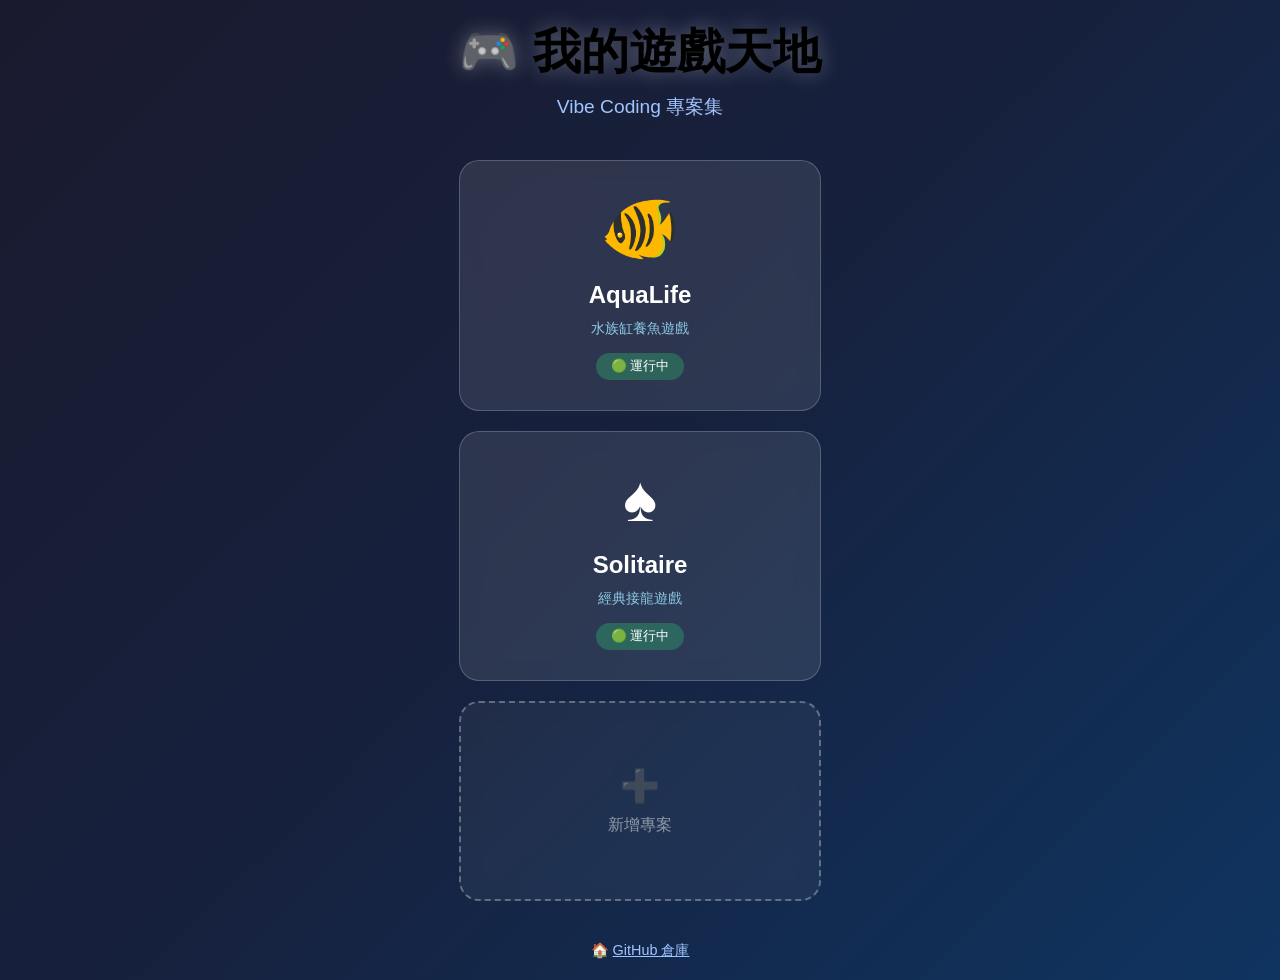
==== commit 3c16592c: "Restructure: add homepage navigation, split projects into folders" ====
--- a/index.html
+++ b/index.html
@@ -3,65 +3,150 @@
 <head>
     <meta charset="UTF-8">
     <meta name="viewport" content="width=device-width, initial-scale=1.0">
-    <title>接龍 Solitaire</title>
-    <link rel="stylesheet" href="css/style.css">
+    <title>🎮 我的遊戲天地</title>
+    <style>
+        * {
+            margin: 0;
+            padding: 0;
+            box-sizing: border-box;
+        }
+        
+        body {
+            font-family: 'Segoe UI', 'Microsoft JhengHei', sans-serif;
+            min-height: 100vh;
+            background: linear-gradient(135deg, #1a1a2e 0%, #16213e 50%, #0f3460 100%);
+            display: flex;
+            flex-direction: column;
+            align-items: center;
+            justify-content: center;
+            padding: 20px;
+        }
+        
+        .container {
+            text-align: center;
+            max-width: 800px;
+        }
+        
+        h1 {
+            font-size: 3rem;
+            margin-bottom: 10px;
+            text-shadow: 0 0 20px rgba(255, 255, 255, 0.3);
+        }
+        
+        .subtitle {
+            font-size: 1.2rem;
+            color: #a0c4ff;
+            margin-bottom: 40px;
+        }
+        
+        .projects {
+            display: grid;
+            grid-template-columns: repeat(auto-fit, minmax(250px, 1fr));
+            gap: 20px;
+            margin-bottom: 40px;
+        }
+        
+        .project-card {
+            background: rgba(255, 255, 255, 0.1);
+            backdrop-filter: blur(10px);
+            border: 1px solid rgba(255, 255, 255, 0.2);
+            border-radius: 20px;
+            padding: 30px;
+            text-decoration: none;
+            color: #fff;
+            transition: all 0.3s;
+        }
+        
+        .project-card:hover {
+            transform: translateY(-10px);
+            box-shadow: 0 20px 40px rgba(0, 0, 0, 0.3);
+            background: rgba(255, 255, 255, 0.15);
+        }
+        
+        .project-icon {
+            font-size: 4rem;
+            margin-bottom: 15px;
+        }
+        
+        .project-name {
+            font-size: 1.5rem;
+            font-weight: bold;
+            margin-bottom: 10px;
+        }
+        
+        .project-desc {
+            font-size: 0.9rem;
+            color: #8ecae6;
+        }
+        
+        .project-status {
+            margin-top: 15px;
+            padding: 5px 15px;
+            background: rgba(46, 204, 113, 0.3);
+            border-radius: 20px;
+            font-size: 0.8rem;
+            display: inline-block;
+        }
+        
+        footer {
+            margin-top: 40px;
+            color: #666;
+            font-size: 0.9rem;
+        }
+        
+        .add-project {
+            background: rgba(255, 255, 255, 0.05);
+            border: 2px dashed rgba(255, 255, 255, 0.3);
+            border-radius: 20px;
+            padding: 30px;
+            display: flex;
+            flex-direction: column;
+            align-items: center;
+            justify-content: center;
+            min-height: 200px;
+            color: rgba(255, 255, 255, 0.5);
+        }
+        
+        .add-project:hover {
+            border-color: rgba(255, 255, 255, 0.5);
+            color: rgba(255, 255, 255, 0.7);
+        }
+        
+        .add-icon {
+            font-size: 2rem;
+            margin-bottom: 10px;
+        }
+    </style>
 </head>
 <body>
-    <div class="game-container">
-        <header class="game-header">
-            <h1>♠️ 接龍 ♣️</h1>
-            <div class="stats">
-                <span class="stat">⏱️ <span id="timer">00:00</span></span>
-                <span class="stat">🔄 <span id="moves">0</span></span>
-                <span class="stat">🏆 <span id="score">0</span></span>
-            </div>
-            <div class="buttons">
-                <button class="btn" onclick="newGame()">🎮 新遊戲</button>
-                <button class="btn" onclick="undo()">↩️ 悔棋</button>
-            </div>
-        </header>
-
-        <div class="game-area">
-            <!-- 收牌區 -->
-            <div class="foundations">
-                <div class="foundation" id="foundation-0" data-suit="♠">♠</div>
-                <div class="foundation" id="foundation-1" data-suit="♥">♥</div>
-                <div class="foundation" id="foundation-2" data-suit="♣">♣</div>
-                <div class="foundation" id="foundation-3" data-suit="♦">♦</div>
-            </div>
-
-            <!-- 牌堆與回收區 -->
-            <div class="stock-area">
-                <div class="stock" id="stock" onclick="drawCards()">
-                    <div class="card back"></div>
-                </div>
-                <div class="waste" id="waste"></div>
-            </div>
-
-            <!-- 遊戲牌疊 -->
-            <div class="tableau" id="tableau">
-                <div class="pile" id="pile-0"></div>
-                <div class="pile" id="pile-1"></div>
-                <div class="pile" id="pile-2"></div>
-                <div class="pile" id="pile-3"></div>
-                <div class="pile" id="pile-4"></div>
-                <div class="pile" id="pile-5"></div>
-                <div class="pile" id="pile-6"></div>
+    <div class="container">
+        <h1>🎮 我的遊戲天地</h1>
+        <p class="subtitle">Vibe Coding 專案集</p>
+        
+        <div class="projects">
+            <a href="aqualife/" class="project-card">
+                <div class="project-icon">🐠</div>
+                <div class="project-name">AquaLife</div>
+                <div class="project-desc">水族缸養魚遊戲</div>
+                <div class="project-status">🟢 運行中</div>
+            </a>
+            
+            <a href="solitaire/" class="project-card">
+                <div class="project-icon">♠️</div>
+                <div class="project-name">Solitaire</div>
+                <div class="project-desc">經典接龍遊戲</div>
+                <div class="project-status">🟢 運行中</div>
+            </a>
+            
+            <div class="project-card add-project">
+                <div class="add-icon">➕</div>
+                <div>新增專案</div>
             </div>
         </div>
-
-        <!-- 勝利訊息 -->
-        <div class="modal" id="win-modal">
-            <div class="modal-content">
-                <h2>🎉 恭喜過關！</h2>
-                <p>用時：<span id="final-time"></span></p>
-                <p>移動：<span id="final-moves"></span></p>
-                <p>得分：<span id="final-score"></span></p>
-                <button class="btn" onclick="newGame()">再玩一次</button>
-            </div>
-        </div>
+        
+        <footer>
+            <p>🏠 <a href="https://github.com/tingting76319/EnvTest" style="color: #a0c4ff;">GitHub 倉庫</a></p>
+        </footer>
     </div>
-
-    <script src="js/game.js"></script>
 </body>
 </html>
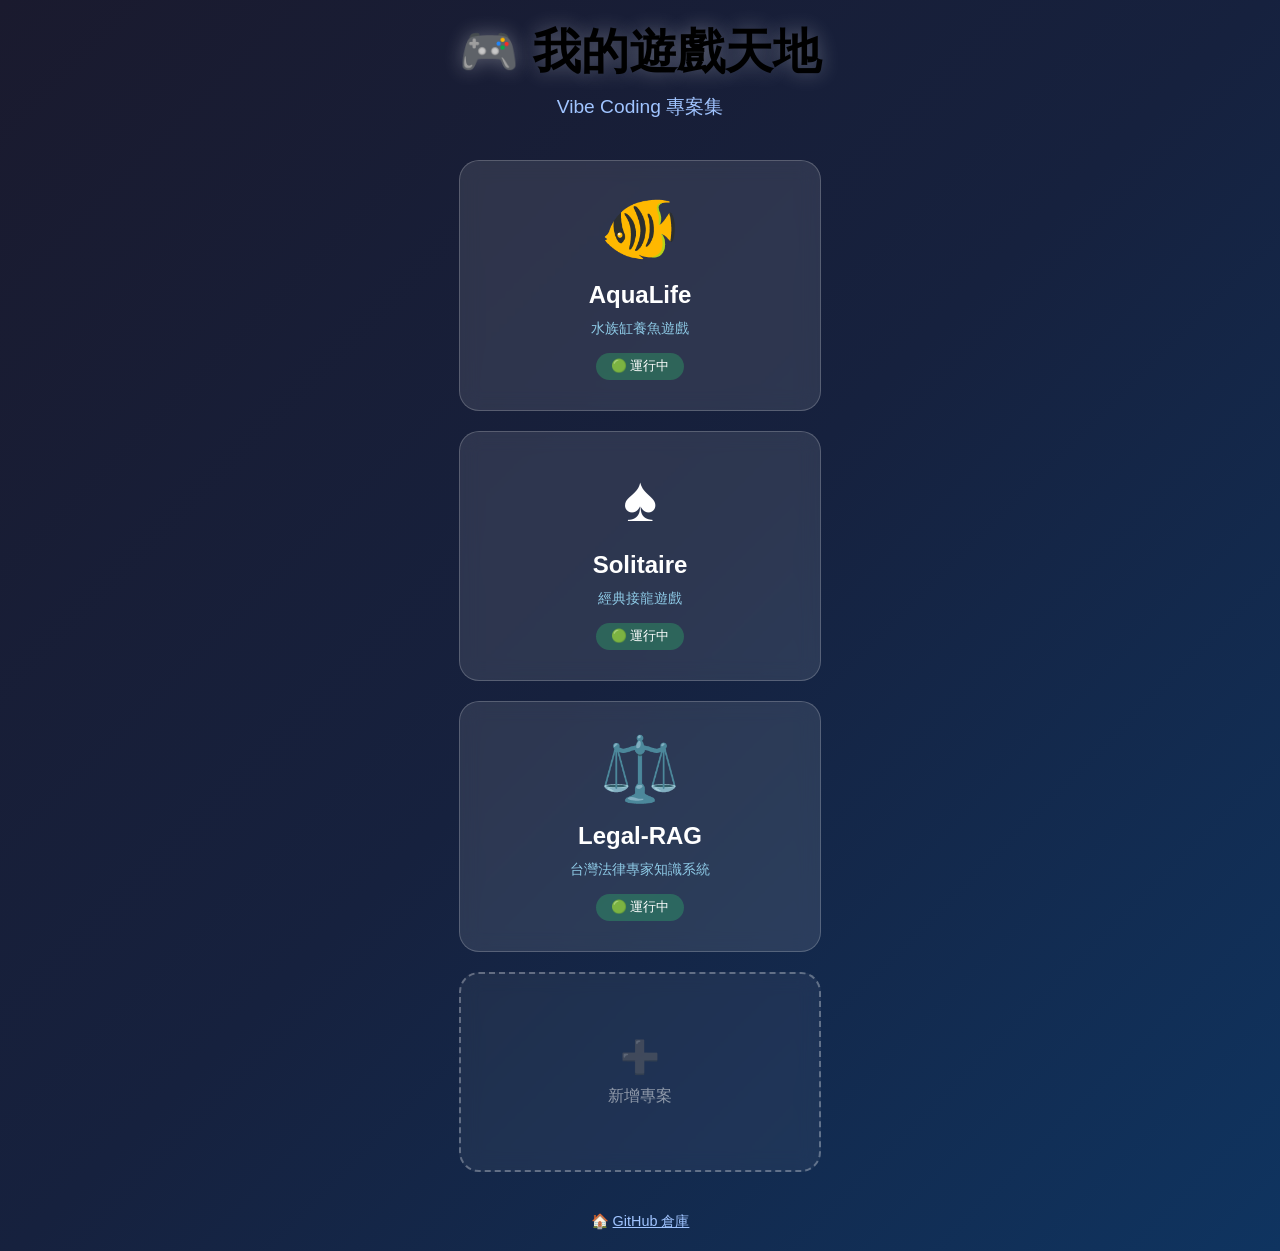
==== commit 34d7d02e: "Add Legal-RAG Taiwan legal expert system" ====
--- a/index.html
+++ b/index.html
@@ -138,6 +138,13 @@
                 <div class="project-status">🟢 運行中</div>
             </a>
             
+            <a href="legal-rag/" class="project-card">
+                <div class="project-icon">⚖️</div>
+                <div class="project-name">Legal-RAG</div>
+                <div class="project-desc">台灣法律專家知識系統</div>
+                <div class="project-status">🟢 運行中</div>
+            </a>
+            
             <div class="project-card add-project">
                 <div class="add-icon">➕</div>
                 <div>新增專案</div>
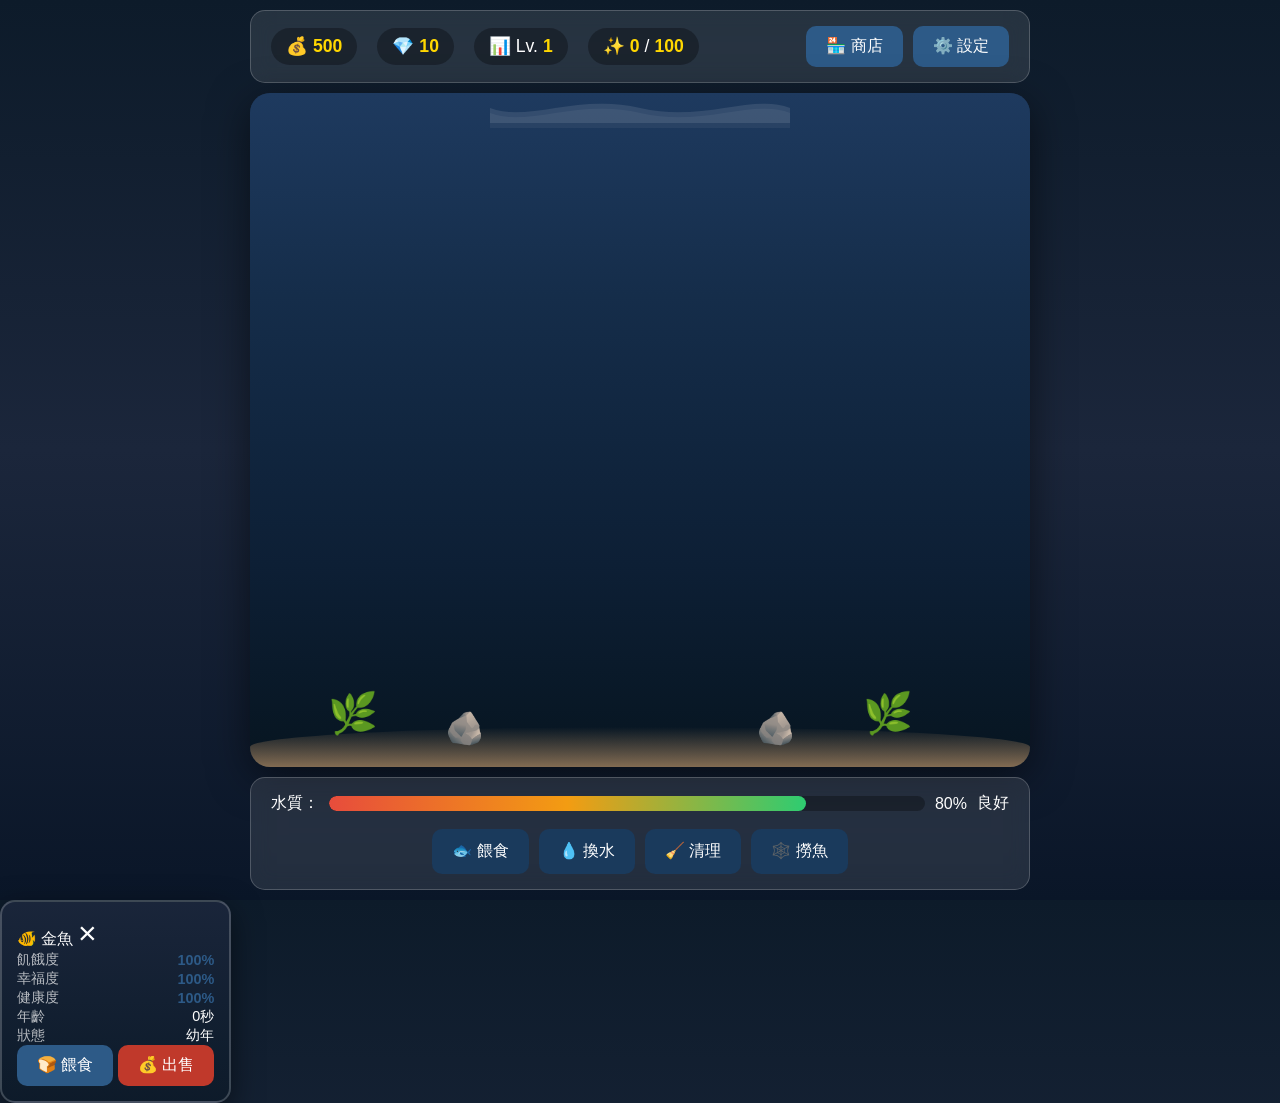
==== commit 1918cc8a: "feat: AquaLife Phase 1-3 complete - Phase 1: Basic framework - Phase 2: Core systems - Phase 3: Comp" ====
--- a/index.html
+++ b/index.html
@@ -3,157 +3,175 @@
 <head>
     <meta charset="UTF-8">
     <meta name="viewport" content="width=device-width, initial-scale=1.0">
-    <title>🎮 我的遊戲天地</title>
-    <style>
-        * {
-            margin: 0;
-            padding: 0;
-            box-sizing: border-box;
-        }
-        
-        body {
-            font-family: 'Segoe UI', 'Microsoft JhengHei', sans-serif;
-            min-height: 100vh;
-            background: linear-gradient(135deg, #1a1a2e 0%, #16213e 50%, #0f3460 100%);
-            display: flex;
-            flex-direction: column;
-            align-items: center;
-            justify-content: center;
-            padding: 20px;
-        }
-        
-        .container {
-            text-align: center;
-            max-width: 800px;
-        }
-        
-        h1 {
-            font-size: 3rem;
-            margin-bottom: 10px;
-            text-shadow: 0 0 20px rgba(255, 255, 255, 0.3);
-        }
-        
-        .subtitle {
-            font-size: 1.2rem;
-            color: #a0c4ff;
-            margin-bottom: 40px;
-        }
-        
-        .projects {
-            display: grid;
-            grid-template-columns: repeat(auto-fit, minmax(250px, 1fr));
-            gap: 20px;
-            margin-bottom: 40px;
-        }
-        
-        .project-card {
-            background: rgba(255, 255, 255, 0.1);
-            backdrop-filter: blur(10px);
-            border: 1px solid rgba(255, 255, 255, 0.2);
-            border-radius: 20px;
-            padding: 30px;
-            text-decoration: none;
-            color: #fff;
-            transition: all 0.3s;
-        }
-        
-        .project-card:hover {
-            transform: translateY(-10px);
-            box-shadow: 0 20px 40px rgba(0, 0, 0, 0.3);
-            background: rgba(255, 255, 255, 0.15);
-        }
-        
-        .project-icon {
-            font-size: 4rem;
-            margin-bottom: 15px;
-        }
-        
-        .project-name {
-            font-size: 1.5rem;
-            font-weight: bold;
-            margin-bottom: 10px;
-        }
-        
-        .project-desc {
-            font-size: 0.9rem;
-            color: #8ecae6;
-        }
-        
-        .project-status {
-            margin-top: 15px;
-            padding: 5px 15px;
-            background: rgba(46, 204, 113, 0.3);
-            border-radius: 20px;
-            font-size: 0.8rem;
-            display: inline-block;
-        }
-        
-        footer {
-            margin-top: 40px;
-            color: #666;
-            font-size: 0.9rem;
-        }
-        
-        .add-project {
-            background: rgba(255, 255, 255, 0.05);
-            border: 2px dashed rgba(255, 255, 255, 0.3);
-            border-radius: 20px;
-            padding: 30px;
-            display: flex;
-            flex-direction: column;
-            align-items: center;
-            justify-content: center;
-            min-height: 200px;
-            color: rgba(255, 255, 255, 0.5);
-        }
-        
-        .add-project:hover {
-            border-color: rgba(255, 255, 255, 0.5);
-            color: rgba(255, 255, 255, 0.7);
-        }
-        
-        .add-icon {
-            font-size: 2rem;
-            margin-bottom: 10px;
-        }
-    </style>
+    <title>AquaLife - 水族缸養魚遊戲</title>
+    <link rel="stylesheet" href="css/style.css">
 </head>
 <body>
-    <div class="container">
-        <h1>🎮 我的遊戲天地</h1>
-        <p class="subtitle">Vibe Coding 專案集</p>
-        
-        <div class="projects">
-            <a href="aqualife/" class="project-card">
-                <div class="project-icon">🐠</div>
-                <div class="project-name">AquaLife</div>
-                <div class="project-desc">水族缸養魚遊戲</div>
-                <div class="project-status">🟢 運行中</div>
-            </a>
-            
-            <a href="solitaire/" class="project-card">
-                <div class="project-icon">♠️</div>
-                <div class="project-name">Solitaire</div>
-                <div class="project-desc">經典接龍遊戲</div>
-                <div class="project-status">🟢 運行中</div>
-            </a>
-            
-            <a href="legal-rag/" class="project-card">
-                <div class="project-icon">⚖️</div>
-                <div class="project-name">Legal-RAG</div>
-                <div class="project-desc">台灣法律專家知識系統</div>
-                <div class="project-status">🟢 運行中</div>
-            </a>
-            
-            <div class="project-card add-project">
-                <div class="add-icon">➕</div>
-                <div>新增專案</div>
+    <div class="game-container">
+        <!-- 頂部狀態欄 -->
+        <header class="status-bar">
+            <div class="resources">
+                <span class="resource" title="金幣">💰 <span id="coins">500</span></span>
+                <span class="resource" title="珍珠">💎 <span id="pearls">10</span></span>
+                <span class="resource" title="等級">📊 Lv.<span id="level">1</span></span>
+                <span class="resource" title="經驗值">✨ <span id="exp">0</span>/<span id="exp-needed">100</span></span>
+            </div>
+            <div class="header-buttons">
+                <button class="btn" id="shop-btn">🏪 商店</button>
+                <button class="btn" id="settings-btn">⚙️ 設定</button>
+            </div>
+        </header>
+
+        <!-- 水族箱區域 -->
+        <main class="aquarium" id="aquarium">
+            <div class="water">
+                <!-- 水波效果 -->
+                <div class="waves"></div>
+                <div class="waves waves-2"></div>
+                
+                <!-- 魚群會在這裡動態生成 -->
+                <div class="fish-container" id="fish-container"></div>
+                
+                <!-- 裝飾品 -->
+                <div class="decorations" id="decorations">
+                    <div class="decoration sand"></div>
+                    <div class="decoration seaweed seaweed-1">🌿</div>
+                    <div class="decoration seaweed seaweed-2">🌿</div>
+                    <div class="decoration rock rock-1">🪨</div>
+                    <div class="decoration rock rock-2">🪨</div>
+                </div>
+            </div>
+        </main>
+
+        <!-- 底部控制欄 -->
+        <footer class="control-bar">
+            <div class="water-quality">
+                <span>水質：</span>
+                <div class="quality-bar">
+                    <div class="quality-fill" id="water-quality" style="width: 80%"></div>
+                </div>
+                <span id="water-quality-text">80%</span>
+                <span class="quality-status" id="quality-status">良好</span>
+            </div>
+            <div class="actions">
+                <button class="action-btn" id="feed-btn" title="餵食">🐟 餵食</button>
+                <button class="action-btn" id="clean-btn" title="換水">💧 換水</button>
+                <button class="action-btn" id="clear-btn" title="清理">🧹 清理</button>
+                <button class="action-btn" id="sell-btn" title="撈魚">🕸️ 撈魚</button>
+            </div>
+        </footer>
+    </div>
+
+    <!-- 商店Modal -->
+    <div class="modal" id="shop-modal">
+        <div class="modal-content">
+            <div class="modal-header">
+                <h2>🏪 商店</h2>
+                <button class="close-btn" id="close-shop">&times;</button>
+            </div>
+            <div class="shop-tabs">
+                <button class="tab-btn active" data-tab="fish">🐟 魚類</button>
+                <button class="tab-btn" data-tab="food">🍞 飼料</button>
+                <button class="tab-btn" data-tab="decor">🎨 裝飾</button>
+                <button class="tab-btn" data-tab="tank">🏠 魚缸</button>
+            </div>
+            <div class="shop-items" id="shop-items">
+                <!-- 商品會在這裡動態生成 -->
             </div>
         </div>
-        
-        <footer>
-            <p>🏠 <a href="https://github.com/tingting76319/EnvTest" style="color: #a0c4ff;">GitHub 倉庫</a></p>
-        </footer>
     </div>
+
+    <!-- 設定Modal -->
+    <div class="modal" id="settings-modal">
+        <div class="modal-content">
+            <div class="modal-header">
+                <h2>⚙️ 設定</h2>
+                <button class="close-btn" id="close-settings">&times;</button>
+            </div>
+            <div class="settings-content">
+                <div class="save-slots">
+                    <h3>💾 存檔槽</h3>
+                    <div class="slots-container">
+                        <button class="slot-btn" data-slot="1">
+                            <span class="slot-label">存檔 1</span>
+                            <span class="slot-info" id="slot-1-info">空</span>
+                        </button>
+                        <button class="slot-btn" data-slot="2">
+                            <span class="slot-label">存檔 2</span>
+                            <span class="slot-info" id="slot-2-info">空</span>
+                        </button>
+                        <button class="slot-btn" data-slot="3">
+                            <span class="slot-label">存檔 3</span>
+                            <span class="slot-info" id="slot-3-info">空</span>
+                        </button>
+                    </div>
+                </div>
+                <div class="settings-buttons">
+                    <button class="btn" id="save-game">💾 儲存到當前槽位</button>
+                    <button class="btn" id="load-game">📂 從當前槽位載入</button>
+                    <button class="btn btn-danger" id="reset-game">🗑️ 重置遊戲</button>
+                </div>
+                <div class="achievements-section">
+                    <h3>🏆 成就</h3>
+                    <div class="achievements-list" id="achievements-list">
+                        <!-- 成就會在這裡動態生成 -->
+                    </div>
+                </div>
+            </div>
+        </div>
+    </div>
+
+    <!-- 訊息提示 -->
+    <div class="toast" id="toast"></div>
+
+    <!-- 魚類資訊面板 -->
+    <div class="fish-info-panel" id="fish-info-panel">
+        <div class="fish-info-header">
+            <span class="fish-info-emoji" id="fish-info-emoji">🐠</span>
+            <span class="fish-info-name" id="fish-info-name">金魚</span>
+            <button class="close-btn" id="close-fish-info">&times;</button>
+        </div>
+        <div class="fish-info-stats">
+            <div class="stat-row">
+                <span class="stat-label">飢餓度</span>
+                <div class="stat-bar">
+                    <div class="stat-fill hunger" id="fish-info-hunger" style="width: 100%"></div>
+                </div>
+                <span class="stat-value" id="fish-info-hunger-val">100%</span>
+            </div>
+            <div class="stat-row">
+                <span class="stat-label">幸福度</span>
+                <div class="stat-bar">
+                    <div class="stat-fill happiness" id="fish-info-happiness" style="width: 100%"></div>
+                </div>
+                <span class="stat-value" id="fish-info-happiness-val">100%</span>
+            </div>
+            <div class="stat-row">
+                <span class="stat-label">健康度</span>
+                <div class="stat-bar">
+                    <div class="stat-fill health" id="fish-info-health" style="width: 100%"></div>
+                </div>
+                <span class="stat-value" id="fish-info-health-val">100%</span>
+            </div>
+            <div class="stat-row">
+                <span class="stat-label">年齡</span>
+                <span class="stat-text" id="fish-info-age">0秒</span>
+            </div>
+            <div class="stat-row">
+                <span class="stat-label">狀態</span>
+                <span class="stat-text" id="fish-info-status">幼年</span>
+            </div>
+        </div>
+        <div class="fish-info-actions">
+            <button class="btn" id="feed-single-fish">🍞 餵食</button>
+            <button class="btn btn-danger" id="sell-single-fish">💰 出售</button>
+        </div>
+    </div>
+
+    <script src="js/fish.js"></script>
+    <script src="js/storage.js"></script>
+    <script src="js/shop.js"></script>
+    <script src="js/ui.js"></script>
+    <script src="js/game.js"></script>
 </body>
 </html>
--- a/css/style.css
+++ b/css/style.css
@@ -0,0 +1,751 @@
+/* AquaLife - 寫實風水族缸樣式 */
+
+:root {
+    --deep-blue: #0a1628;
+    --ocean-blue: #1a3a5c;
+    --light-blue: #2d5a87;
+    --sand: #d4a574;
+    --coral: #ff6b6b;
+    --gold: #ffd700;
+    --glass-bg: rgba(255, 255, 255, 0.1);
+    --glass-border: rgba(255, 255, 255, 0.2);
+}
+
+* {
+    margin: 0;
+    padding: 0;
+    box-sizing: border-box;
+}
+
+body {
+    font-family: 'Segoe UI', 'Microsoft JhengHei', sans-serif;
+    background: linear-gradient(180deg, #0d1b2a 0%, #1b263b 50%, #0a1628 100%);
+    min-height: 100vh;
+    color: #fff;
+    overflow: hidden;
+}
+
+.game-container {
+    max-width: 800px;
+    margin: 0 auto;
+    height: 100vh;
+    display: flex;
+    flex-direction: column;
+    padding: 10px;
+}
+
+/* 頂部狀態欄 */
+.status-bar {
+    display: flex;
+    justify-content: space-between;
+    align-items: center;
+    padding: 15px 20px;
+    background: var(--glass-bg);
+    backdrop-filter: blur(10px);
+    border: 1px solid var(--glass-border);
+    border-radius: 15px;
+    margin-bottom: 10px;
+}
+
+.resources {
+    display: flex;
+    gap: 20px;
+    flex-wrap: wrap;
+}
+
+.resource {
+    font-size: 1.1rem;
+    padding: 8px 15px;
+    background: rgba(0, 0, 0, 0.3);
+    border-radius: 20px;
+    display: flex;
+    align-items: center;
+    gap: 5px;
+}
+
+.resource span {
+    font-weight: bold;
+    color: var(--gold);
+}
+
+.header-buttons {
+    display: flex;
+    gap: 10px;
+}
+
+.btn {
+    padding: 10px 20px;
+    border: none;
+    border-radius: 10px;
+    background: var(--light-blue);
+    color: #fff;
+    cursor: pointer;
+    font-size: 1rem;
+    transition: all 0.3s;
+}
+
+.btn:hover {
+    background: var(--ocean-blue);
+    transform: translateY(-2px);
+    box-shadow: 0 5px 15px rgba(0, 0, 0, 0.3);
+}
+
+.btn-danger {
+    background: #c0392b;
+}
+
+.btn-danger:hover {
+    background: #a93226;
+}
+
+/* 水族箱 */
+.aquarium {
+    flex: 1;
+    border-radius: 20px;
+    overflow: hidden;
+    position: relative;
+    box-shadow: 0 10px 40px rgba(0, 0, 0, 0.5), 
+                inset 0 0 100px rgba(45, 90, 135, 0.3);
+}
+
+.water {
+    width: 100%;
+    height: 100%;
+    background: linear-gradient(180deg, 
+        #1e3a5f 0%, 
+        #152d4a 30%, 
+        #0d1f35 70%, 
+        #071520 100%);
+    position: relative;
+    overflow: hidden;
+}
+
+/* 水波動畫 */
+.waves {
+    position: absolute;
+    top: 0;
+    left: 0;
+    width: 200%;
+    height: 30px;
+    background: url('data:image/svg+xml,<svg xmlns="http://www.w3.org/2000/svg" viewBox="0 0 1200 120"><path fill="rgba(255,255,255,0.1)" d="M0,60 C150,120 350,0 600,60 C850,120 1050,0 1200,60 L1200,120 L0,120 Z"/></svg>');
+    background-size: 50% 100%;
+    animation: waves 8s linear infinite;
+}
+
+.waves-2 {
+    top: 5px;
+    opacity: 0.5;
+    animation: waves 12s linear infinite reverse;
+}
+
+@keyframes waves {
+    0% { transform: translateX(0); }
+    100% { transform: translateX(-50%); }
+}
+
+/* 魚群容器 */
+.fish-container {
+    position: absolute;
+    width: 100%;
+    height: 100%;
+    top: 0;
+    left: 0;
+}
+
+/* 魚 */
+.fish {
+    position: absolute;
+    font-size: 2rem;
+    transition: transform 0.5s ease;
+    animation: swim 10s ease-in-out infinite;
+    cursor: pointer;
+    filter: drop-shadow(2px 4px 6px rgba(0, 0, 0, 0.4));
+}
+
+.fish:hover {
+    transform: scale(1.2);
+}
+
+.fish.eating {
+    animation: eat 0.5s ease-in-out;
+}
+
+.fish.dying {
+    animation: die 2s ease-out forwards;
+    opacity: 0.5;
+    filter: grayscale(1);
+}
+
+@keyframes swim {
+    0%, 100% { transform: translateX(0) scaleX(1); }
+    25% { transform: translateX(20px) translateY(-10px) scaleX(1); }
+    50% { transform: translateX(40px) translateY(5px) scaleX(1); }
+    75% { transform: translateX(20px) translateY(-5px) scaleX(1); }
+}
+
+.fish.swim-left {
+    animation-direction: reverse;
+    transform: scaleX(-1);
+}
+
+@keyframes eat {
+    0%, 100% { transform: scale(1); }
+    50% { transform: scale(1.3); }
+}
+
+@keyframes die {
+    0% { opacity: 1; transform: translateY(0) rotate(0deg); }
+    100% { opacity: 0; transform: translateY(50px) rotate(90deg); }
+}
+
+/* 裝飾品 */
+.decorations {
+    position: absolute;
+    bottom: 0;
+    width: 100%;
+    height: 100%;
+    pointer-events: none;
+}
+
+.decoration {
+    position: absolute;
+    pointer-events: none;
+}
+
+.sand {
+    bottom: 0;
+    width: 100%;
+    height: 40px;
+    background: linear-gradient(180deg, transparent, rgba(212, 165, 116, 0.6));
+    border-radius: 50% 50% 0 0 / 20px 20px 0 0;
+}
+
+.seaweed {
+    font-size: 2.5rem;
+    bottom: 30px;
+    animation: sway 3s ease-in-out infinite;
+}
+
+.seaweed-1 { left: 10%; animation-delay: 0s; }
+.seaweed-2 { right: 15%; animation-delay: 1s; }
+
+@keyframes sway {
+    0%, 100% { transform: rotate(-5deg); }
+    50% { transform: rotate(5deg); }
+}
+
+.rock {
+    font-size: 2rem;
+    bottom: 20px;
+}
+
+.rock-1 { left: 25%; }
+.rock-2 { right: 30%; }
+
+/* 底部控制欄 */
+.control-bar {
+    padding: 15px 20px;
+    background: var(--glass-bg);
+    backdrop-filter: blur(10px);
+    border: 1px solid var(--glass-border);
+    border-radius: 15px;
+    margin-top: 10px;
+}
+
+.water-quality {
+    display: flex;
+    align-items: center;
+    gap: 10px;
+    margin-bottom: 15px;
+}
+
+.quality-bar {
+    flex: 1;
+    height: 15px;
+    background: rgba(0, 0, 0, 0.3);
+    border-radius: 10px;
+    overflow: hidden;
+}
+
+.quality-fill {
+    height: 100%;
+    background: linear-gradient(90deg, #e74c3c, #f39c12, #2ecc71);
+    border-radius: 10px;
+    transition: width 0.5s ease;
+}
+
+.actions {
+    display: flex;
+    gap: 10px;
+    justify-content: center;
+    flex-wrap: wrap;
+}
+
+.action-btn {
+    padding: 12px 20px;
+    border: none;
+    border-radius: 10px;
+    background: var(--ocean-blue);
+    color: #fff;
+    cursor: pointer;
+    font-size: 1rem;
+    transition: all 0.3s;
+}
+
+.action-btn:hover {
+    background: var(--light-blue);
+    transform: translateY(-2px);
+}
+
+.action-btn:active {
+    transform: translateY(0);
+}
+
+/* Modal */
+.modal {
+    display: none;
+    position: fixed;
+    top: 0;
+    left: 0;
+    width: 100%;
+    height: 100%;
+    background: rgba(0, 0, 0, 0.7);
+    z-index: 1000;
+    align-items: center;
+    justify-content: center;
+}
+
+.modal.show {
+    display: flex;
+}
+
+.modal-content {
+    background: linear-gradient(180deg, #1b263b 0%, #0d1b2a 100%);
+    border-radius: 20px;
+    padding: 20px;
+    width: 90%;
+    max-width: 600px;
+    max-height: 80vh;
+    overflow-y: auto;
+    border: 1px solid var(--glass-border);
+}
+
+.modal-header {
+    display: flex;
+    justify-content: space-between;
+    align-items: center;
+    margin-bottom: 20px;
+    padding-bottom: 10px;
+    border-bottom: 1px solid var(--glass-border);
+}
+
+.close-btn {
+    background: none;
+    border: none;
+    color: #fff;
+    font-size: 2rem;
+    cursor: pointer;
+    line-height: 1;
+}
+
+.close-btn:hover {
+    color: var(--coral);
+}
+
+/* 商店 */
+.shop-tabs {
+    display: flex;
+    gap: 10px;
+    margin-bottom: 20px;
+}
+
+.tab-btn {
+    flex: 1;
+    padding: 10px;
+    border: none;
+    border-radius: 10px;
+    background: var(--ocean-blue);
+    color: #fff;
+    cursor: pointer;
+    transition: all 0.3s;
+}
+
+.tab-btn.active {
+    background: var(--light-blue);
+    box-shadow: 0 0 10px rgba(45, 90, 135, 0.5);
+}
+
+.shop-items {
+    display: grid;
+    grid-template-columns: repeat(auto-fill, minmax(150px, 1fr));
+    gap: 15px;
+}
+
+.shop-item {
+    background: rgba(0, 0, 0, 0.3);
+    border-radius: 15px;
+    padding: 15px;
+    text-align: center;
+    transition: all 0.3s;
+}
+
+.shop-item:hover {
+    transform: translateY(-5px);
+    box-shadow: 0 5px 20px rgba(0, 0, 0, 0.3);
+}
+
+.shop-item .icon {
+    font-size: 2.5rem;
+    margin-bottom: 10px;
+}
+
+.shop-item .name {
+    font-weight: bold;
+    margin-bottom: 5px;
+}
+
+.shop-item .price {
+    color: var(--gold);
+    margin-bottom: 10px;
+}
+
+.shop-item .buy-btn {
+    width: 100%;
+    padding: 8px;
+    border: none;
+    border-radius: 8px;
+    background: var(--light-blue);
+    color: #fff;
+    cursor: pointer;
+    transition: all 0.3s;
+}
+
+.shop-item .buy-btn:hover {
+    background: var(--ocean-blue);
+}
+
+.shop-item .buy-btn:disabled {
+    background: #555;
+    cursor: not-allowed;
+}
+
+/* 存檔槽 */
+.save-slots {
+    display: flex;
+    flex-direction: column;
+    gap: 15px;
+}
+
+.slots-container {
+    display: flex;
+    flex-direction: column;
+    gap: 10px;
+}
+
+.slot-btn {
+    display: flex;
+    align-items: center;
+    justify-content: space-between;
+    padding: 15px 20px;
+    background: rgba(0, 0, 0, 0.3);
+    border: 2px solid var(--glass-border);
+    border-radius: 12px;
+    color: #fff;
+    cursor: pointer;
+    transition: all 0.3s;
+}
+
+.slot-btn:hover {
+    background: rgba(45, 90, 135, 0.3);
+    border-color: var(--light-blue);
+    transform: translateY(-2px);
+}
+
+.slot-btn.empty {
+    border-style: dashed;
+    opacity: 0.7;
+}
+
+.slot-btn.empty:hover {
+    opacity: 1;
+}
+
+.slot-info {
+    display: flex;
+    flex-direction: column;
+    gap: 5px;
+}
+
+.slot-name {
+    font-weight: bold;
+    font-size: 1.1rem;
+}
+
+.slot-date {
+    font-size: 0.85rem;
+    color: rgba(255, 255, 255, 0.6);
+}
+
+.slot-actions {
+    display: flex;
+    gap: 8px;
+}
+
+.slot-actions button {
+    padding: 8px 12px;
+    border: none;
+    border-radius: 8px;
+    background: var(--ocean-blue);
+    color: #fff;
+    cursor: pointer;
+    transition: all 0.3s;
+}
+
+.slot-actions button:hover {
+    background: var(--light-blue);
+}
+
+.slot-actions .delete-btn {
+    background: #c0392b;
+}
+
+.slot-actions .delete-btn:hover {
+    background: #a93226;
+}
+
+/* 成就系統 */
+.achievements-section {
+    display: flex;
+    flex-direction: column;
+    gap: 15px;
+}
+
+.achievement-item {
+    display: flex;
+    align-items: center;
+    gap: 15px;
+    padding: 15px;
+    background: rgba(0, 0, 0, 0.3);
+    border: 2px solid var(--glass-border);
+    border-radius: 12px;
+    transition: all 0.3s;
+}
+
+.achievement-item.unlocked {
+    border-color: var(--gold);
+    background: rgba(255, 215, 0, 0.1);
+}
+
+.achievement-item.locked {
+    opacity: 0.5;
+    filter: grayscale(0.8);
+}
+
+.achievement-item:hover {
+    transform: translateY(-2px);
+    box-shadow: 0 5px 20px rgba(0, 0, 0, 0.3);
+}
+
+.achievement-icon {
+    font-size: 2.5rem;
+    min-width: 50px;
+    text-align: center;
+}
+
+.achievement-info {
+    flex: 1;
+}
+
+.achievement-name {
+    font-weight: bold;
+    font-size: 1.1rem;
+    margin-bottom: 5px;
+}
+
+.achievement-desc {
+    font-size: 0.9rem;
+    color: rgba(255, 255, 255, 0.7);
+}
+
+.achievement-progress {
+    margin-top: 8px;
+    height: 8px;
+    background: rgba(0, 0, 0, 0.3);
+    border-radius: 4px;
+    overflow: hidden;
+}
+
+.achievement-progress-fill {
+    height: 100%;
+    background: linear-gradient(90deg, var(--ocean-blue), var(--light-blue));
+    border-radius: 4px;
+    transition: width 0.5s ease;
+}
+
+.achievement-item.unlocked .achievement-progress-fill {
+    background: linear-gradient(90deg, #f39c12, var(--gold));
+}
+
+/* 魚類資訊面板 */
+.fish-info-panel {
+    position: absolute;
+    background: linear-gradient(180deg, rgba(27, 38, 59, 0.95) 0%, rgba(13, 27, 42, 0.95) 100%);
+    border: 2px solid var(--glass-border);
+    border-radius: 15px;
+    padding: 15px;
+    min-width: 200px;
+    box-shadow: 0 10px 30px rgba(0, 0, 0, 0.5);
+    z-index: 100;
+    animation: fadeIn 0.3s ease;
+}
+
+@keyframes fadeIn {
+    from { opacity: 0; transform: translateY(-10px); }
+    to { opacity: 1; transform: translateY(0); }
+}
+
+.fish-info-panel .fish-header {
+    display: flex;
+    align-items: center;
+    gap: 10px;
+    margin-bottom: 12px;
+    padding-bottom: 10px;
+    border-bottom: 1px solid var(--glass-border);
+}
+
+.fish-info-panel .fish-icon {
+    font-size: 2rem;
+}
+
+.fish-info-panel .fish-name {
+    font-size: 1.2rem;
+    font-weight: bold;
+    color: var(--gold);
+}
+
+.fish-info-panel .fish-level {
+    font-size: 0.85rem;
+    color: rgba(255, 255, 255, 0.6);
+    margin-left: auto;
+}
+
+.fish-info-panel .fish-stats {
+    display: flex;
+    flex-direction: column;
+    gap: 8px;
+}
+
+.fish-info-panel .stat-row {
+    display: flex;
+    justify-content: space-between;
+    align-items: center;
+    font-size: 0.9rem;
+}
+
+.fish-info-panel .stat-label {
+    color: rgba(255, 255, 255, 0.7);
+}
+
+.fish-info-panel .stat-value {
+    font-weight: bold;
+    color: var(--light-blue);
+}
+
+.fish-info-panel .stat-value.health {
+    color: #2ecc71;
+}
+
+.fish-info-panel .stat-value.hunger {
+    color: #f39c12;
+}
+
+.fish-info-panel .stat-value.happiness {
+    color: #e91e63;
+}
+
+.fish-info-panel .fish-actions {
+    display: flex;
+    gap: 8px;
+    margin-top: 12px;
+    padding-top: 10px;
+    border-top: 1px solid var(--glass-border);
+}
+
+.fish-info-panel .fish-actions button {
+    flex: 1;
+    padding: 8px;
+    border: none;
+    border-radius: 8px;
+    background: var(--ocean-blue);
+    color: #fff;
+    cursor: pointer;
+    font-size: 0.85rem;
+    transition: all 0.3s;
+}
+
+.fish-info-panel .fish-actions button:hover {
+    background: var(--light-blue);
+}
+
+.fish-info-panel .close-info {
+    position: absolute;
+    top: 10px;
+    right: 10px;
+    background: none;
+    border: none;
+    color: rgba(255, 255, 255, 0.5);
+    font-size: 1.2rem;
+    cursor: pointer;
+    line-height: 1;
+}
+
+.fish-info-panel .close-info:hover {
+    color: var(--coral);
+}
+
+/* 設定 */
+.settings-content {
+    display: flex;
+    flex-direction: column;
+    gap: 15px;
+}
+
+/* 訊息提示 */
+.toast {
+    position: fixed;
+    bottom: 100px;
+    left: 50%;
+    transform: translateX(-50%);
+    background: rgba(0, 0, 0, 0.8);
+    color: #fff;
+    padding: 15px 30px;
+    border-radius: 10px;
+    opacity: 0;
+    transition: opacity 0.3s;
+    z-index: 2000;
+}
+
+.toast.show {
+    opacity: 1;
+}
+
+/* 響應式 */
+@media (max-width: 600px) {
+    .status-bar {
+        flex-direction: column;
+        gap: 10px;
+    }
+    
+    .resources {
+        justify-content: center;
+    }
+    
+    .action-btn {
+        padding: 10px 15px;
+        font-size: 0.9rem;
+    }
+    
+    .fish {
+        font-size: 1.5rem;
+    }
+}
